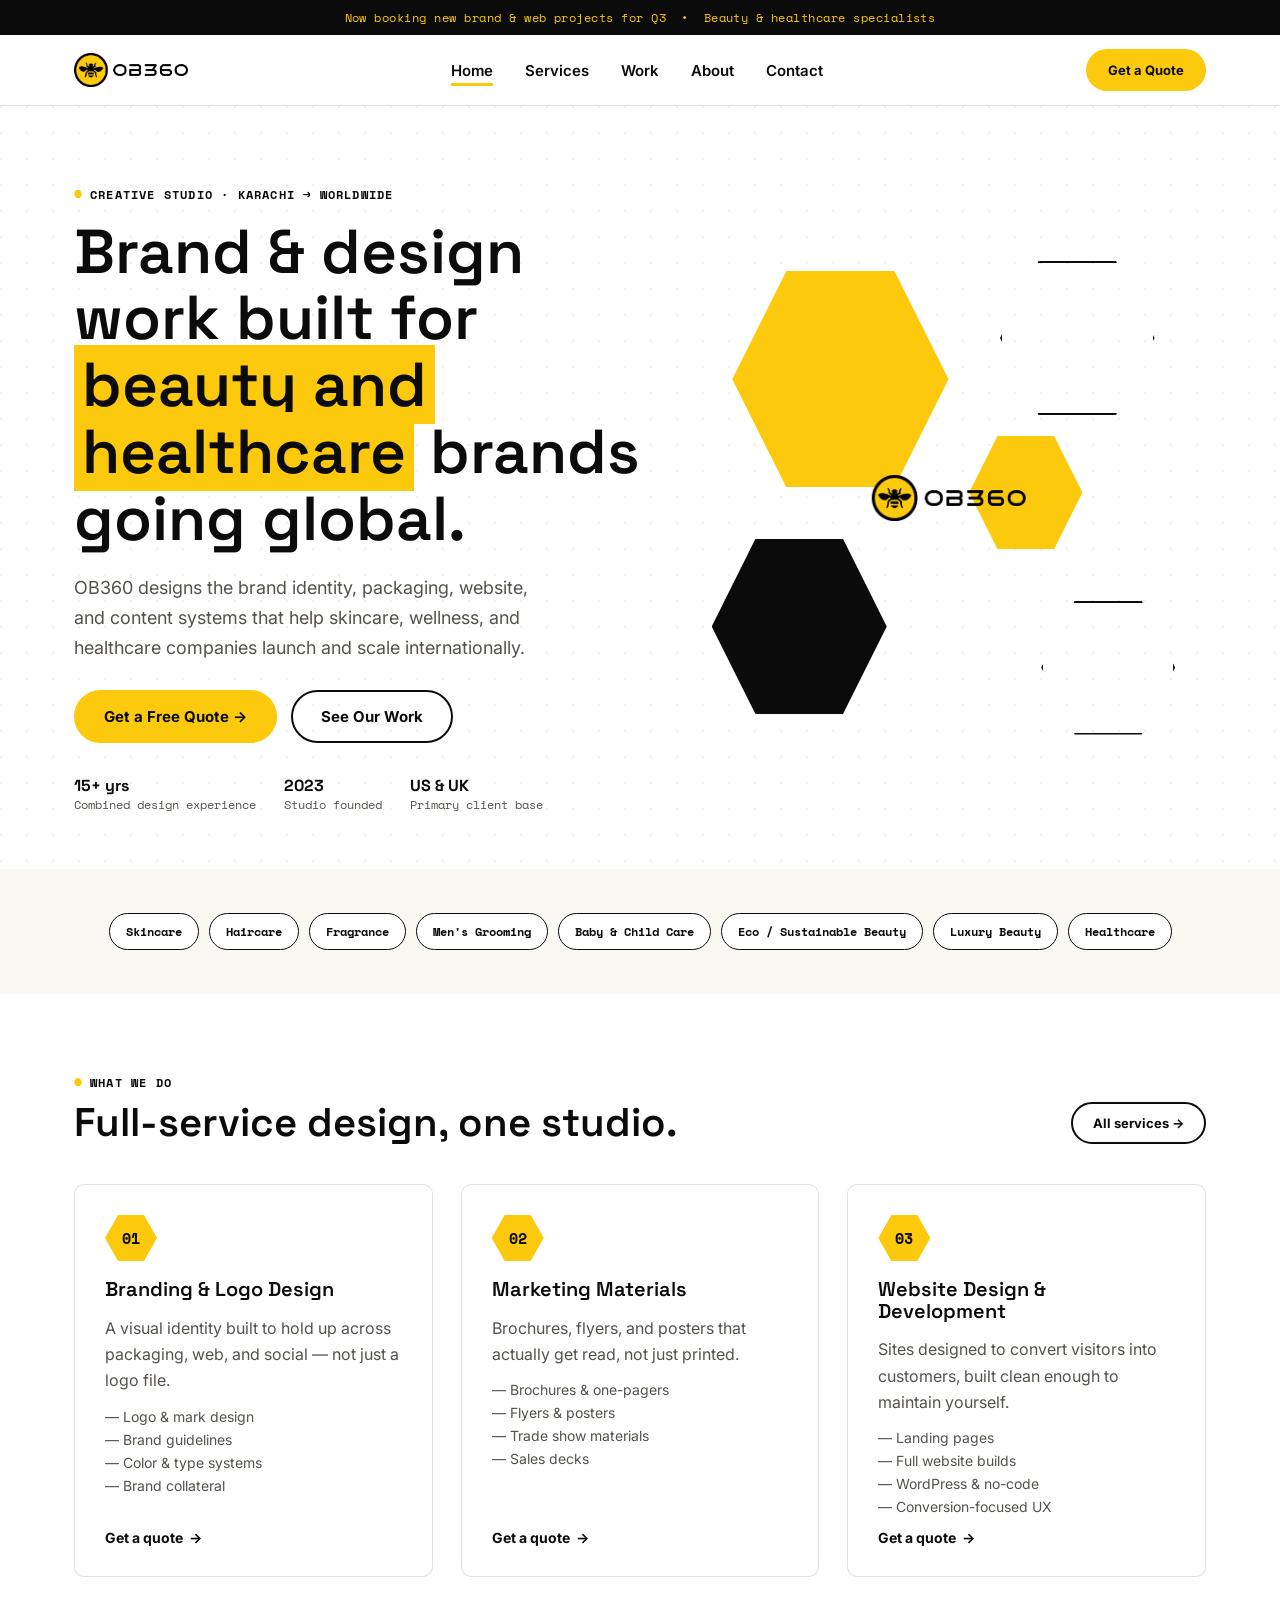
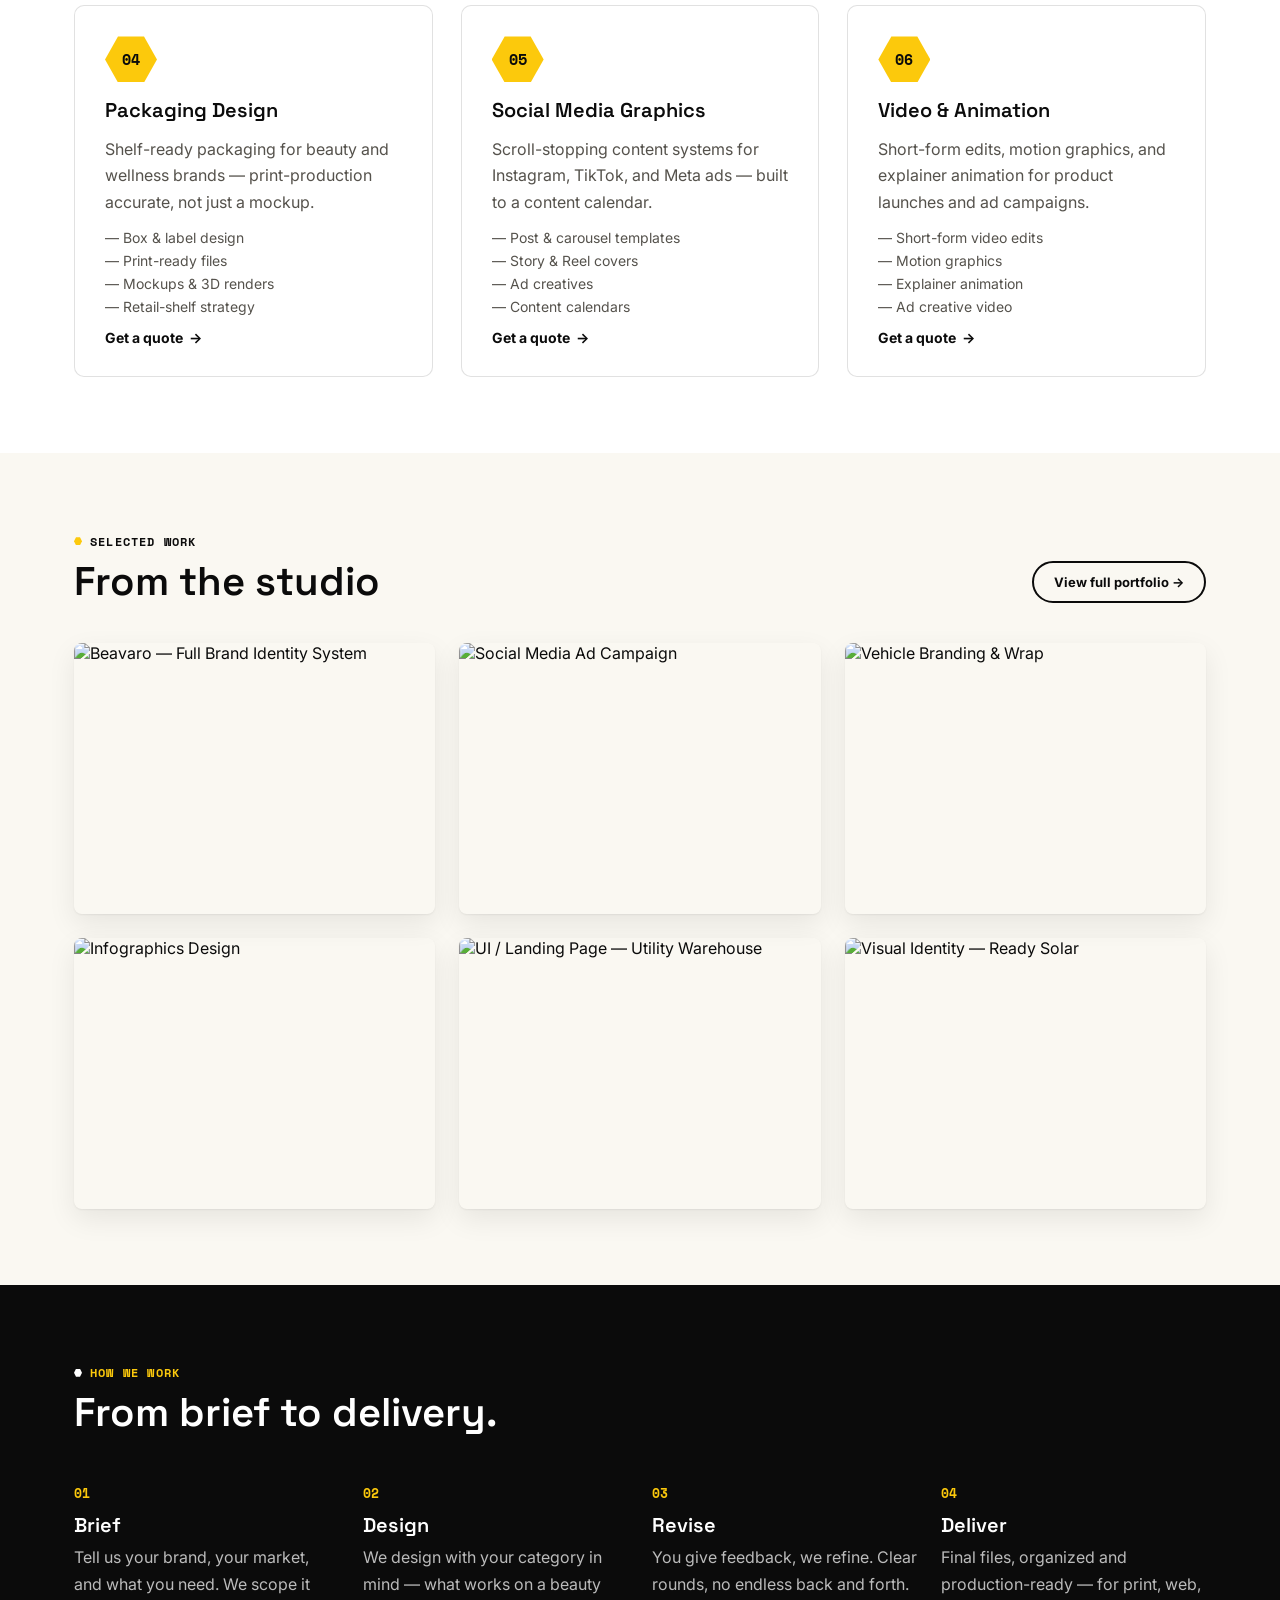
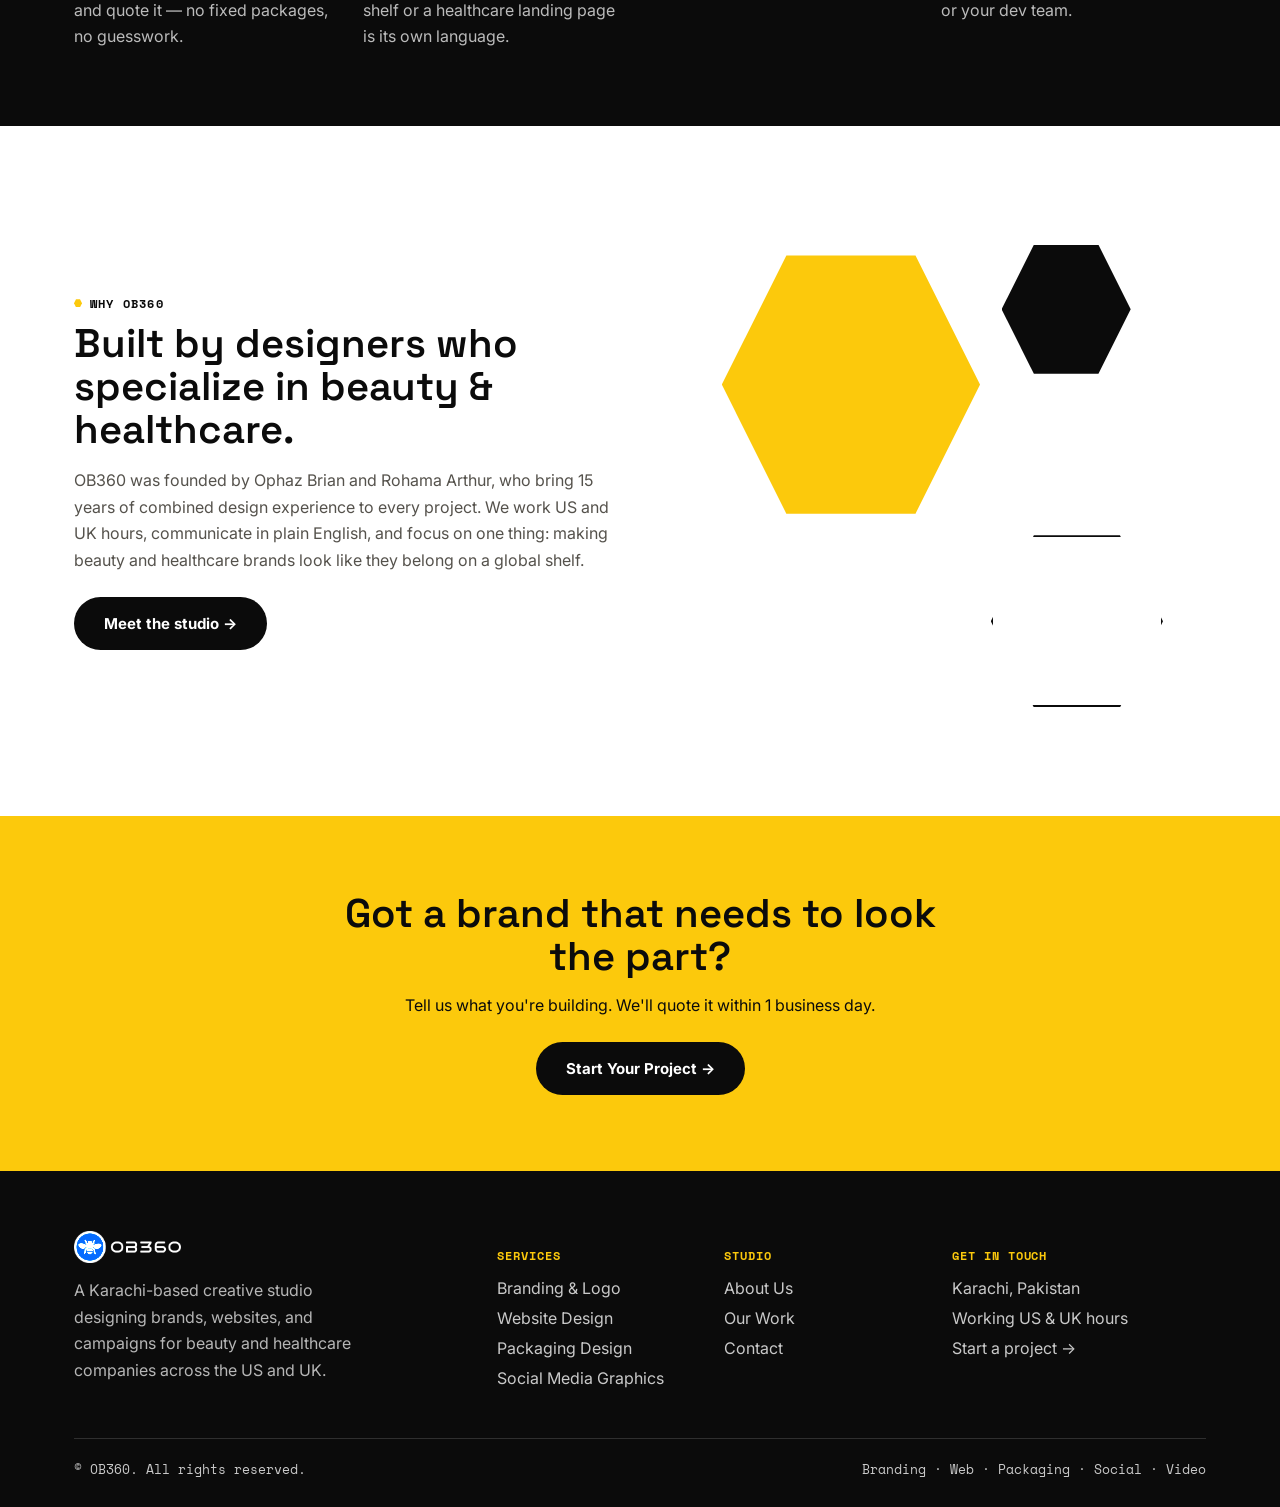
==== index.html @ d892c6af "Add files via upload" ====
<!doctype html>
<html lang="en">
<head>
<meta charset="UTF-8">
<meta name="viewport" content="width=device-width, initial-scale=1.0">
<title>OB360 — Brand, Web & Packaging Design for Beauty & Healthcare Brands</title>
<meta name="description" content="OB360 is a Karachi-based creative studio designing brands, websites, packaging, and campaigns for beauty and healthcare companies across the US and UK.">
<link rel="icon" href="/images/ob360-logo.png">
<link rel="stylesheet" href="/css/styles.css">
</head>
<body>

<div data-include="header"></div>

<section class="hero hex-grid-bg">
  <div class="wrap hero-inner">
    <div>
      <span class="eyebrow">Creative studio · Karachi → Worldwide</span>
      <h1>Brand &amp; design work built for <mark>beauty and healthcare</mark> brands going global.</h1>
      <p class="lead">OB360 designs the brand identity, packaging, website, and content systems that help skincare, wellness, and healthcare companies launch and scale internationally.</p>
      <div class="hero-ctas">
        <a href="/contact.html" class="btn btn-accent">Get a Free Quote →</a>
        <a href="/work.html" class="btn btn-outline">See Our Work</a>
      </div>
      <div class="hero-meta">
        <div><strong>15+ yrs</strong>Combined design experience</div>
        <div><strong>2023</strong>Studio founded</div>
        <div><strong>US &amp; UK</strong>Primary client base</div>
      </div>
    </div>
    <div class="hero-visual">
      <div class="hex-cluster">
        <div class="hex-cell fill-yellow" style="width:42%;height:42%;top:6%;left:8%;"></div>
        <div class="hex-cell outline" style="width:30%;height:30%;top:4%;right:10%;"></div>
        <div class="hex-cell fill-ink" style="width:34%;height:34%;bottom:8%;left:4%;"></div>
        <div class="hex-cell outline" style="width:26%;height:26%;bottom:4%;right:6%;"></div>
        <div class="hex-cell fill-yellow" style="width:22%;height:22%;top:38%;right:24%;"></div>
      </div>
      <img src="/images/ob360-logo.png" alt="OB360 bee mark" class="logo-float" style="width:30%;">
    </div>
  </div>
</section>

<section class="section-tight bg-soft">
  <div class="wrap">
    <div class="chip-row text-center" style="justify-content:center;">
      <span class="chip">Skincare</span>
      <span class="chip">Haircare</span>
      <span class="chip">Fragrance</span>
      <span class="chip">Men's Grooming</span>
      <span class="chip">Baby &amp; Child Care</span>
      <span class="chip">Eco / Sustainable Beauty</span>
      <span class="chip">Luxury Beauty</span>
      <span class="chip">Healthcare</span>
    </div>
  </div>
</section>

<section class="section">
  <div class="wrap">
    <div class="section-head">
      <div>
        <span class="eyebrow">What we do</span>
        <h2 style="margin-top:10px;">Full-service design, one studio.</h2>
      </div>
      <a href="/services.html" class="btn btn-outline btn-sm">All services →</a>
    </div>
    <div data-services-grid></div>
  </div>
</section>

<section class="section bg-soft">
  <div class="wrap">
    <div class="section-head">
      <div>
        <span class="eyebrow">Selected work</span>
        <h2 style="margin-top:10px;">From the studio</h2>
      </div>
      <a href="/work.html" class="btn btn-outline btn-sm">View full portfolio →</a>
    </div>
    <div data-portfolio-grid></div>
  </div>
</section>

<section class="section bg-ink">
  <div class="wrap">
    <div class="section-head">
      <div>
        <span class="eyebrow">How we work</span>
        <h2 style="margin-top:10px;">From brief to delivery.</h2>
      </div>
    </div>
    <div class="process-row">
      <div class="process-step reveal">
        <span class="num">01</span>
        <h3>Brief</h3>
        <p>Tell us your brand, your market, and what you need. We scope it and quote it — no fixed packages, no guesswork.</p>
      </div>
      <div class="process-step reveal">
        <span class="num">02</span>
        <h3>Design</h3>
        <p>We design with your category in mind — what works on a beauty shelf or a healthcare landing page is its own language.</p>
      </div>
      <div class="process-step reveal">
        <span class="num">03</span>
        <h3>Revise</h3>
        <p>You give feedback, we refine. Clear rounds, no endless back and forth.</p>
      </div>
      <div class="process-step reveal">
        <span class="num">04</span>
        <h3>Deliver</h3>
        <p>Final files, organized and production-ready — for print, web, or your dev team.</p>
      </div>
    </div>
  </div>
</section>

<section class="section">
  <div class="wrap split">
    <div>
      <span class="eyebrow">Why OB360</span>
      <h2 style="margin-top:10px;">Built by designers who specialize in beauty &amp; healthcare.</h2>
      <p style="margin-top:16px;">OB360 was founded by Ophaz Brian and Rohama Arthur, who bring 15 years of combined design experience to every project. We work US and UK hours, communicate in plain English, and focus on one thing: making beauty and healthcare brands look like they belong on a global shelf.</p>
      <a href="/about.html" class="btn btn-primary" style="margin-top:24px;">Meet the studio →</a>
    </div>
    <div class="hex-cluster" style="aspect-ratio:1/1;">
      <div class="hex-cell fill-yellow" style="width:48%;height:48%;top:10%;left:10%;"></div>
      <div class="hex-cell outline" style="width:32%;height:32%;bottom:6%;right:8%;"></div>
      <div class="hex-cell fill-ink" style="width:24%;height:24%;top:8%;right:14%;"></div>
    </div>
  </div>
</section>

<section class="section bg-yellow text-center">
  <div class="wrap">
    <h2 style="max-width:640px;margin:0 auto;">Got a brand that needs to look the part?</h2>
    <p style="color:var(--ink);max-width:480px;margin:14px auto 24px;">Tell us what you're building. We'll quote it within 1 business day.</p>
    <a href="/contact.html" class="btn btn-primary">Start Your Project →</a>
  </div>
</section>

<div data-include="footer"></div>

<script src="/js/main.js"></script>
<script src="/js/content.js"></script>
<script>
  document.addEventListener('DOMContentLoaded', () => {
    OB360Content.renderServices('[data-services-grid]', { limit: 6 });
    OB360Content.renderPortfolio('[data-portfolio-grid]', { limit: 6 });
  });
</script>
</body>
</html>
---- css/styles.css ----
/* ===================================================================
   OB360 — DESIGN SYSTEM
   Brand: black, white, signature yellow (#FCC90C) from the bee mark.
   Signature device: the honeycomb cell — used for service numbering,
   portfolio framing, and section dividers. Confident, geometric,
   built for a design studio pitching to US/UK beauty & healthcare brands.
=================================================================== */

@import url('https://fonts.googleapis.com/css2?family=Space+Grotesk:wght@500;600;700&family=Inter:wght@400;500;600;700;800&family=Space+Mono:wght@400;700&display=swap');

:root {
  --ink: #0B0B0B;
  --ink-soft: #55524C;
  --yellow: #FCC90C;
  --yellow-soft: #FFF2C2;
  --white: #FFFFFF;
  --line: rgba(11,11,11,0.12);

  --font-display: 'Space Grotesk', sans-serif;
  --font-body: 'Inter', sans-serif;
  --font-mono: 'Space Mono', monospace;

  --radius: 4px;
  --shadow: 0 1px 2px rgba(11,11,11,0.06), 0 10px 28px rgba(11,11,11,0.08);
  --shadow-lift: 0 20px 36px rgba(11,11,11,0.18);
  --container: 1180px;
}

* { box-sizing: border-box; }
html { scroll-behavior: smooth; }
body {
  margin: 0;
  font-family: var(--font-body);
  color: var(--ink);
  background: var(--white);
  -webkit-font-smoothing: antialiased;
}
img { max-width: 100%; display: block; }
a { color: inherit; text-decoration: none; }
button { font-family: inherit; cursor: pointer; }

@media (prefers-reduced-motion: reduce) {
  * { animation-duration: 0.01ms !important; transition-duration: 0.01ms !important; }
}
:focus-visible { outline: 2px solid var(--ink); outline-offset: 3px; }

.wrap { max-width: var(--container); margin: 0 auto; padding: 0 24px; }

.eyebrow {
  font-family: var(--font-mono);
  font-size: 12px;
  letter-spacing: 0.1em;
  text-transform: uppercase;
  color: var(--ink);
  font-weight: 700;
  display: inline-flex;
  align-items: center;
  gap: 8px;
}
.eyebrow::before {
  content: '';
  width: 8px; height: 8px;
  background: var(--yellow);
  clip-path: polygon(25% 0%, 75% 0%, 100% 50%, 75% 100%, 25% 100%, 0% 50%);
}

h1, h2, h3 { font-family: var(--font-display); margin: 0; line-height: 1.08; color: var(--ink); font-weight: 600; }
h1 { font-size: clamp(36px, 5.6vw, 62px); }
h2 { font-size: clamp(28px, 4vw, 40px); }
h3 { font-size: 20px; }
p { line-height: 1.65; color: var(--ink-soft); margin: 0; }

.btn {
  display: inline-flex; align-items: center; gap: 8px;
  padding: 15px 28px; border-radius: 999px;
  font-family: var(--font-body); font-weight: 700; font-size: 15px;
  border: 2px solid transparent;
  transition: transform 0.15s ease, box-shadow 0.15s ease, background 0.15s ease;
}
.btn:active { transform: scale(0.98); }
.btn-primary { background: var(--ink); color: var(--white); }
.btn-primary:hover { box-shadow: var(--shadow-lift); transform: translateY(-2px); }
.btn-accent { background: var(--yellow); color: var(--ink); }
.btn-accent:hover { box-shadow: var(--shadow-lift); transform: translateY(-2px); }
.btn-outline { background: transparent; border-color: var(--ink); color: var(--ink); }
.btn-outline:hover { background: var(--ink); color: var(--white); }
.btn-light { background: var(--white); color: var(--ink); }
.btn-light:hover { box-shadow: var(--shadow-lift); }
.btn-sm { padding: 11px 20px; font-size: 13px; }
.btn-block { width: 100%; justify-content: center; }

/* ============== HEX UTILITIES ============== */
.hex {
  clip-path: polygon(25% 0%, 75% 0%, 100% 50%, 75% 100%, 25% 100%, 0% 50%);
}
.hex-grid-bg {
  background-image:
    radial-gradient(circle at 1px 1px, rgba(11,11,11,0.06) 1.4px, transparent 1.4px);
  background-size: 26px 26px;
}

/* ============== HEADER ============== */
.announce {
  background: var(--ink); color: var(--yellow);
  text-align: center; font-family: var(--font-mono);
  font-size: 12px; letter-spacing: 0.04em; padding: 9px 16px;
}
.site-header {
  position: sticky; top: 0; z-index: 50;
  background: var(--white); border-bottom: 1px solid var(--line);
}
.header-inner {
  display: flex; align-items: center; justify-content: space-between;
  padding: 14px 24px; gap: 24px;
}
.logo-mark { display: flex; align-items: center; gap: 10px; }
.logo-mark img { height: 34px; width: auto; }
.nav-main { display: flex; gap: 32px; font-weight: 600; font-size: 15px; }
.nav-main a { position: relative; padding: 4px 0; }
.nav-main a::after {
  content: ''; position: absolute; left: 0; bottom: -2px;
  width: 0; height: 3px; background: var(--yellow);
  transition: width 0.2s ease;
}
.nav-main a:hover::after, .nav-main a.active::after { width: 100%; }
.header-actions { display: flex; align-items: center; gap: 16px; }
.nav-toggle { display: none; background: none; border: none; font-size: 24px; }

@media (max-width: 860px) {
  .nav-main { display: none; }
  .nav-toggle { display: block; }
}

/* ============== HERO ============== */
.hero { position: relative; overflow: hidden; padding: 76px 0 56px; }
.hero-inner { display: grid; grid-template-columns: 1.05fr 0.95fr; gap: 48px; align-items: center; }
.hero h1 { margin: 16px 0 20px; }
.hero h1 mark { background: var(--yellow); color: var(--ink); padding: 0 8px; box-decoration-break: clone; -webkit-box-decoration-break: clone; }
.hero p.lead { font-size: 18px; max-width: 480px; margin-bottom: 28px; }
.hero-ctas { display: flex; gap: 14px; flex-wrap: wrap; margin-bottom: 32px; }
.hero-meta { display: flex; gap: 28px; flex-wrap: wrap; font-family: var(--font-mono); font-size: 12px; color: var(--ink-soft); }
.hero-meta strong { display: block; color: var(--ink); font-size: 16px; font-family: var(--font-display); }

.hero-visual { position: relative; aspect-ratio: 1/1; }
.hex-cluster { position: relative; width: 100%; height: 100%; }
.hex-cell {
  position: absolute;
  clip-path: polygon(25% 0%, 75% 0%, 100% 50%, 75% 100%, 25% 100%, 0% 50%);
}
.hex-cell.fill-yellow { background: var(--yellow); }
.hex-cell.fill-ink { background: var(--ink); }
.hex-cell.outline { border: 2px solid var(--ink); background: transparent; }
.hero-visual img.logo-float {
  position: absolute; top: 50%; left: 50%;
  transform: translate(-50%, -50%);
  width: 46%;
}

@media (max-width: 860px) {
  .hero-inner { grid-template-columns: 1fr; }
  .hero-visual { max-width: 320px; margin: 0 auto; order: -1; }
}

/* ============== SECTIONS ============== */
.section { padding: 76px 0; }
.section-tight { padding: 44px 0; }
.section-head { display: flex; align-items: flex-end; justify-content: space-between; gap: 24px; margin-bottom: 40px; flex-wrap: wrap; }
.section-head p { max-width: 480px; }
.bg-ink { background: var(--ink); color: var(--white); }
.bg-ink h2, .bg-ink h3 { color: var(--white); }
.bg-ink p { color: rgba(255,255,255,0.72); }
.bg-ink .eyebrow { color: var(--yellow); }
.bg-ink .eyebrow::before { background: var(--white); }
.bg-yellow { background: var(--yellow); }
.bg-soft { background: #FAF8F2; }

/* chips */
.chip-row { display: flex; gap: 10px; flex-wrap: wrap; }
.chip {
  font-family: var(--font-mono); font-size: 12px; font-weight: 700;
  padding: 9px 16px; border-radius: 999px; border: 1.5px solid var(--ink);
  background: var(--white);
}

/* ============== SERVICE HEX CARDS ============== */
.grid-services {
  display: grid; grid-template-columns: repeat(auto-fit, minmax(280px, 1fr));
  gap: 28px;
}
.service-card {
  background: var(--white); border: 1.5px solid var(--line);
  border-radius: 10px; padding: 30px;
  display: flex; flex-direction: column; gap: 14px;
  transition: transform 0.2s ease, box-shadow 0.2s ease, border-color 0.2s ease;
  position: relative;
}
.service-card:hover { transform: translateY(-4px); box-shadow: var(--shadow-lift); border-color: var(--ink); }
.service-num {
  width: 52px; height: 46px;
  clip-path: polygon(25% 0%, 75% 0%, 100% 50%, 75% 100%, 25% 100%, 0% 50%);
  background: var(--yellow);
  display: flex; align-items: center; justify-content: center;
  font-family: var(--font-mono); font-weight: 700; font-size: 15px;
}
.service-card h3 { margin-top: 4px; }
.service-list { margin: 0; padding: 0; list-style: none; display: flex; flex-direction: column; gap: 6px; font-size: 14px; color: var(--ink-soft); }
.service-list li::before { content: '— '; }
.service-card .quote-link { margin-top: auto; font-weight: 700; font-size: 14px; display: inline-flex; align-items: center; gap: 6px; }
.service-card .quote-link::after { content: '→'; transition: transform 0.15s ease; }
.service-card:hover .quote-link::after { transform: translateX(4px); }

/* ============== PORTFOLIO ============== */
.grid-portfolio { display: grid; grid-template-columns: repeat(auto-fill, minmax(280px, 1fr)); gap: 24px; }
.port-card {
  position: relative; border-radius: 8px; overflow: hidden;
  aspect-ratio: 4/3; box-shadow: var(--shadow);
  transition: transform 0.2s ease, box-shadow 0.2s ease;
}
.port-card:hover { transform: translateY(-4px); box-shadow: var(--shadow-lift); }
.port-card img { width: 100%; height: 100%; object-fit: cover; transition: transform 0.4s ease; }
.port-card:hover img { transform: scale(1.06); }
.port-overlay {
  position: absolute; inset: 0;
  background: linear-gradient(180deg, transparent 40%, rgba(11,11,11,0.88) 100%);
  display: flex; flex-direction: column; justify-content: flex-end;
  padding: 18px; color: var(--white); opacity: 0; transition: opacity 0.2s ease;
}
.port-card:hover .port-overlay { opacity: 1; }
.port-overlay .tag { font-family: var(--font-mono); font-size: 11px; color: var(--yellow); text-transform: uppercase; letter-spacing: 0.06em; margin-bottom: 6px; }
.port-overlay h3 { color: var(--white); font-size: 17px; }

/* ============== PROCESS ============== */
.process-row { display: grid; grid-template-columns: repeat(4, 1fr); gap: 24px; }
.process-step { position: relative; padding-top: 8px; }
.process-step .num {
  font-family: var(--font-mono); font-size: 13px; font-weight: 700;
  color: var(--yellow); margin-bottom: 12px; display: block;
}
.process-step h3 { margin-bottom: 8px; }
@media (max-width: 860px) { .process-row { grid-template-columns: 1fr 1fr; } }
@media (max-width: 560px) { .process-row { grid-template-columns: 1fr; } }

/* ============== STATS ============== */
.stat-row { display: grid; grid-template-columns: repeat(4, 1fr); gap: 24px; }
.stat strong { display: block; font-family: var(--font-display); font-size: 38px; }
.stat span { font-family: var(--font-mono); font-size: 12px; text-transform: uppercase; letter-spacing: 0.05em; color: var(--ink-soft); }
.bg-ink .stat span { color: rgba(255,255,255,0.6); }
@media (max-width: 760px) { .stat-row { grid-template-columns: 1fr 1fr; } }

/* ============== SPLIT ============== */
.split { display: grid; grid-template-columns: 1fr 1fr; gap: 56px; align-items: center; }
.split.reverse { direction: rtl; }
.split.reverse > * { direction: ltr; }
@media (max-width: 860px) { .split { grid-template-columns: 1fr; } .split.reverse { direction: ltr; } }

/* ============== FOUNDERS ============== */
.founder-row { display: grid; grid-template-columns: 1fr 1fr; gap: 28px; }
.founder-card { background: var(--white); border: 1.5px solid var(--line); border-radius: 10px; padding: 28px; }
.founder-card .role { font-family: var(--font-mono); font-size: 12px; color: var(--ink-soft); text-transform: uppercase; letter-spacing: 0.05em; margin-bottom: 6px; }
@media (max-width: 760px) { .founder-row { grid-template-columns: 1fr; } }

/* ============== FOOTER ============== */
.site-footer { background: var(--ink); color: rgba(255,255,255,0.78); padding: 60px 0 28px; }
.footer-grid { display: grid; grid-template-columns: 2fr 1fr 1fr 1.3fr; gap: 32px; margin-bottom: 40px; }
.footer-grid h4 { font-family: var(--font-mono); font-size: 12px; letter-spacing: 0.08em; text-transform: uppercase; color: var(--yellow); margin-bottom: 14px; }
.footer-grid ul { list-style: none; margin: 0; padding: 0; }
.footer-grid ul li { margin-bottom: 10px; }
.footer-grid a:hover { color: var(--white); }
.footer-bottom { border-top: 1px solid rgba(255,255,255,0.15); padding-top: 20px; display: flex; justify-content: space-between; flex-wrap: wrap; gap: 12px; font-size: 13px; font-family: var(--font-mono); }

/* ============== PAGE HEADER ============== */
.page-header { padding: 56px 0 40px; background: var(--ink); color: var(--white); }
.page-header h1 { color: var(--white); font-size: clamp(30px, 5vw, 46px); }
.page-header p { color: rgba(255,255,255,0.75); max-width: 560px; margin-top: 12px; }
.breadcrumb { font-family: var(--font-mono); font-size: 12px; color: var(--yellow); margin-bottom: 12px; }

/* ============== CONTACT FORM ============== */
.form-grid { display: grid; grid-template-columns: 1fr 1fr; gap: 20px; }
.form-field { display: flex; flex-direction: column; gap: 6px; margin-bottom: 18px; }
.form-field.full { grid-column: 1 / -1; }
.form-field label { font-family: var(--font-mono); font-size: 12px; text-transform: uppercase; letter-spacing: 0.05em; color: var(--ink-soft); }
.form-field input, .form-field textarea, .form-field select {
  border: 1.5px solid var(--line); border-radius: 6px; padding: 13px 14px;
  font-family: var(--font-body); font-size: 15px; background: var(--white);
}
.form-field input:focus, .form-field textarea:focus, .form-field select:focus {
  outline: none; border-color: var(--ink); box-shadow: 0 0 0 3px rgba(252,201,12,0.35);
}
.form-note { font-size: 13px; padding: 12px 16px; border-radius: 6px; margin-top: 12px; }
.form-note.ok { background: var(--yellow-soft); color: var(--ink); }
.form-note.err { background: #FBE3E0; color: #8A2C1F; }

/* ============== UTILITIES ============== */
.text-center { text-align: center; }
.mb-32 { margin-bottom: 32px; }
.skeleton { background: linear-gradient(90deg, var(--line), rgba(0,0,0,0.04), var(--line)); background-size: 200% 100%; animation: shimmer 1.4s infinite; border-radius: 8px; }
@keyframes shimmer { 0% { background-position: 200% 0; } 100% { background-position: -200% 0; } }
.reveal { opacity: 0; transform: translateY(16px); transition: opacity 0.5s ease, transform 0.5s ease; }
.reveal.in { opacity: 1; transform: translateY(0); }
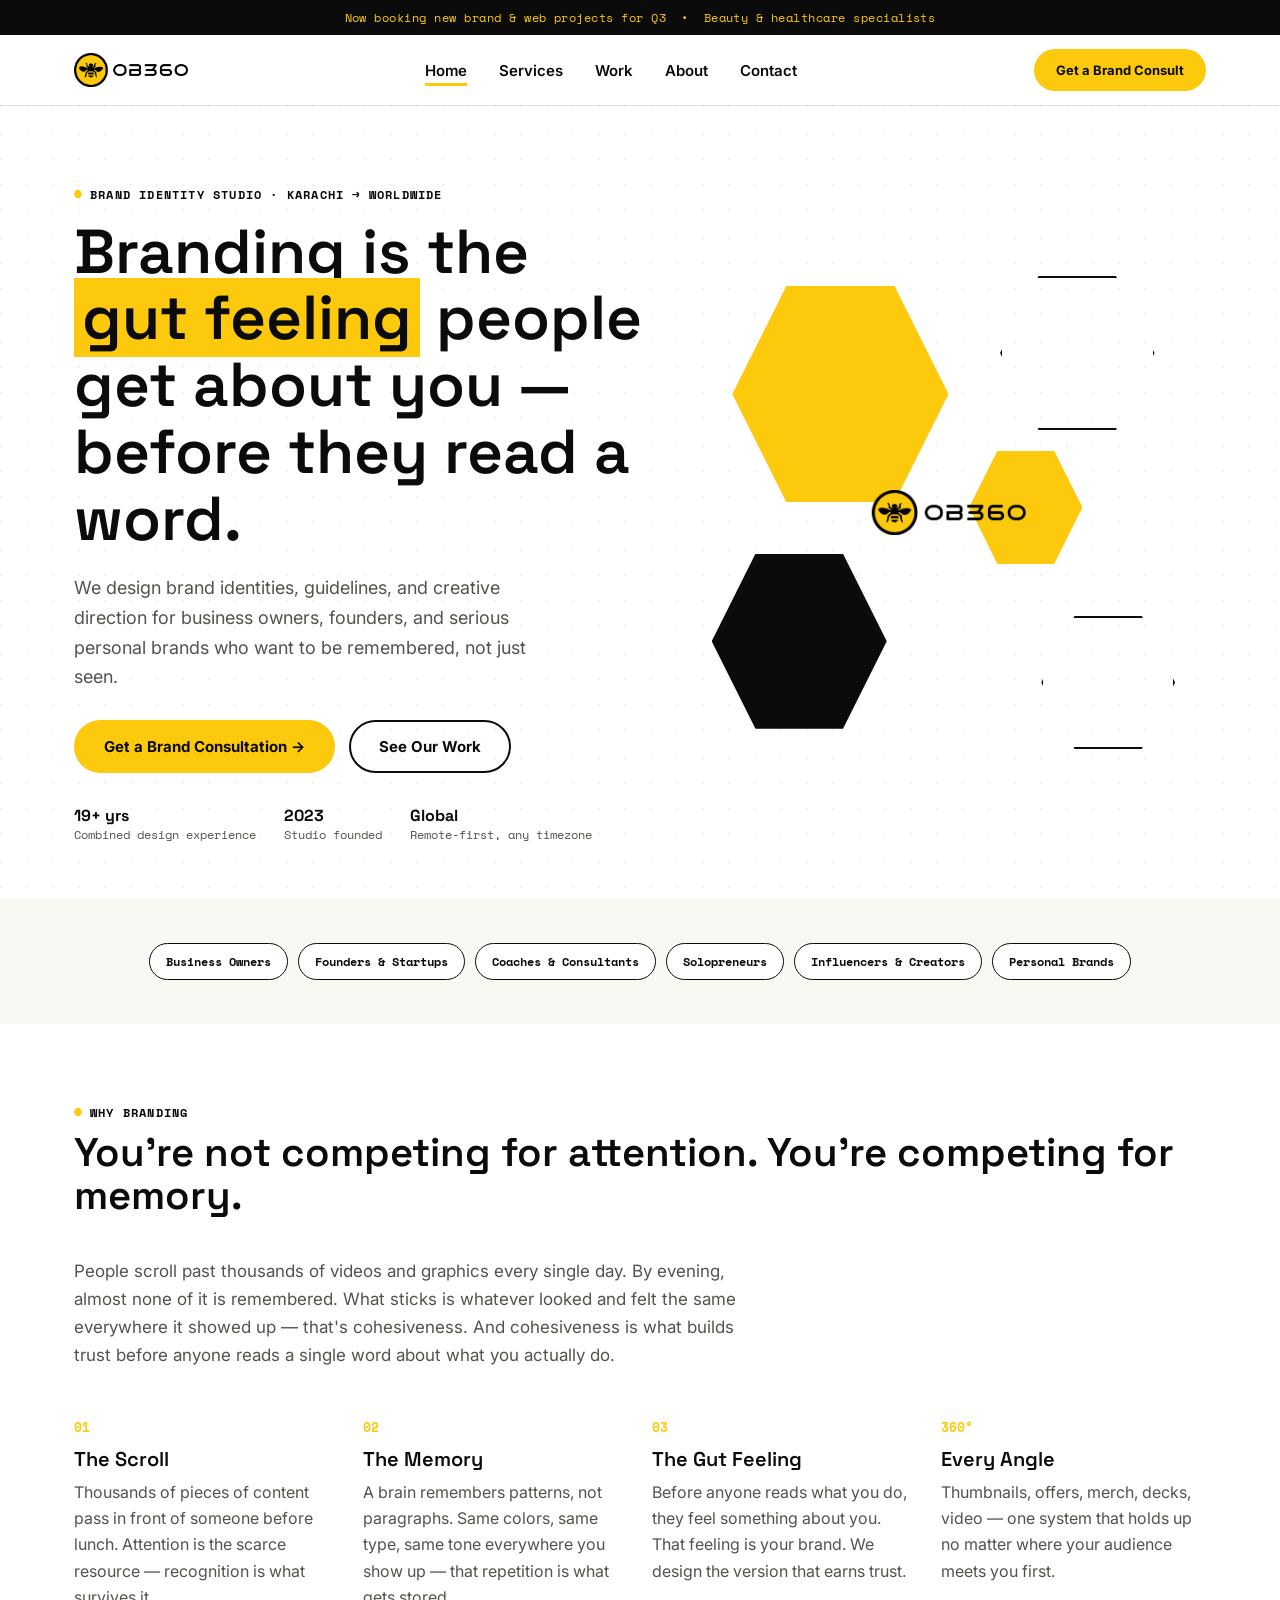
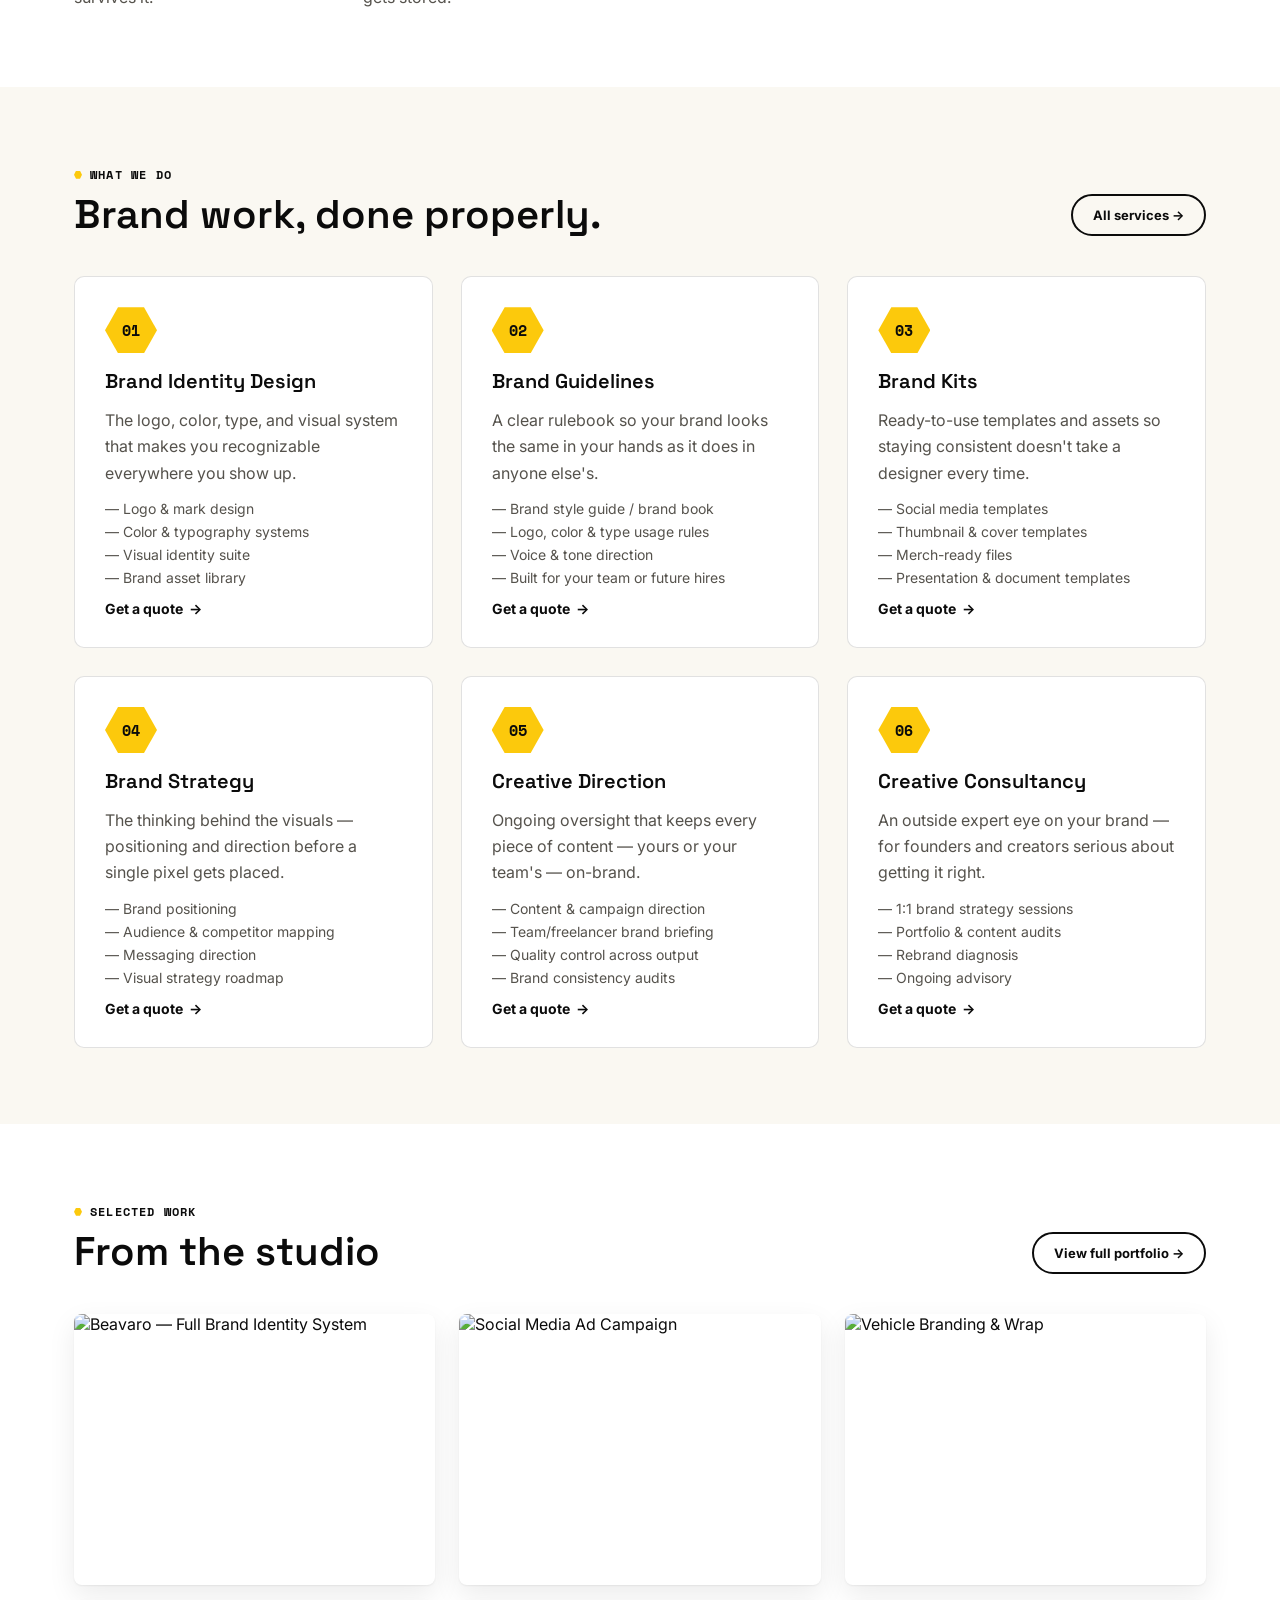
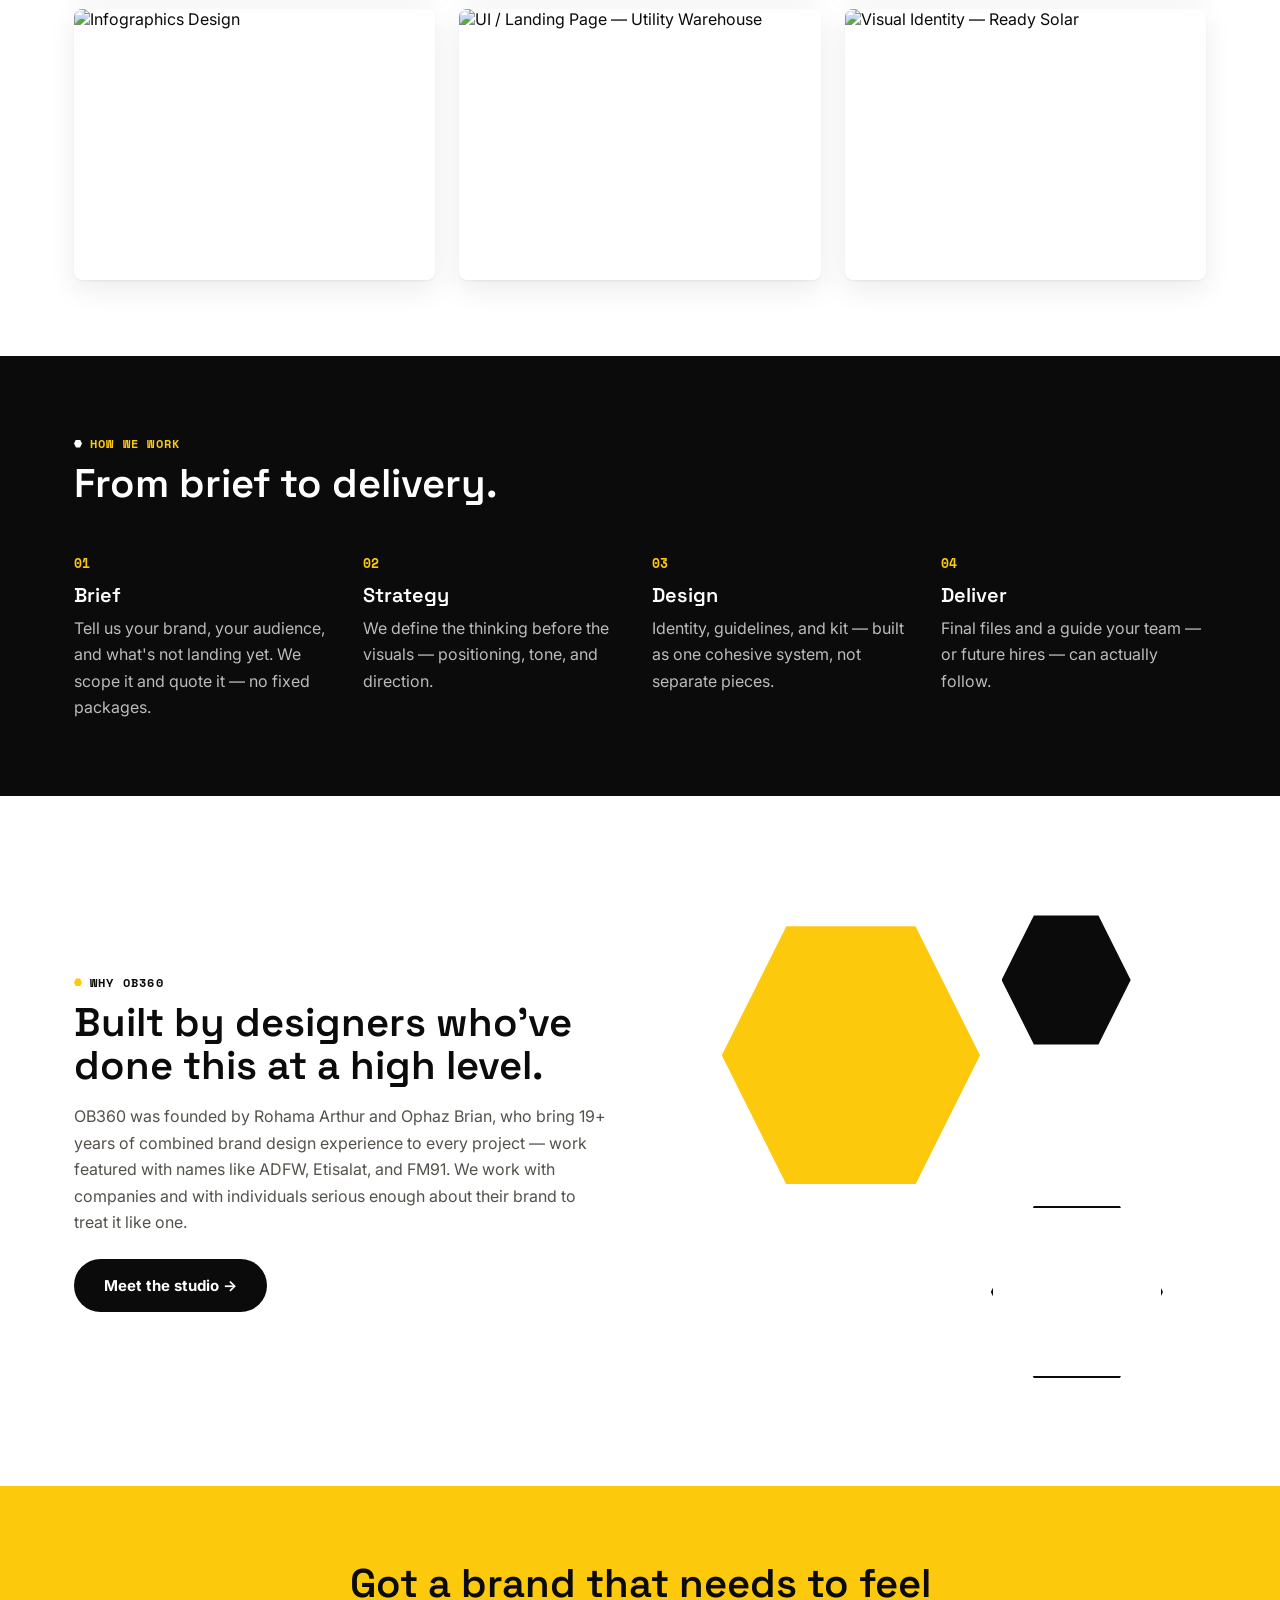
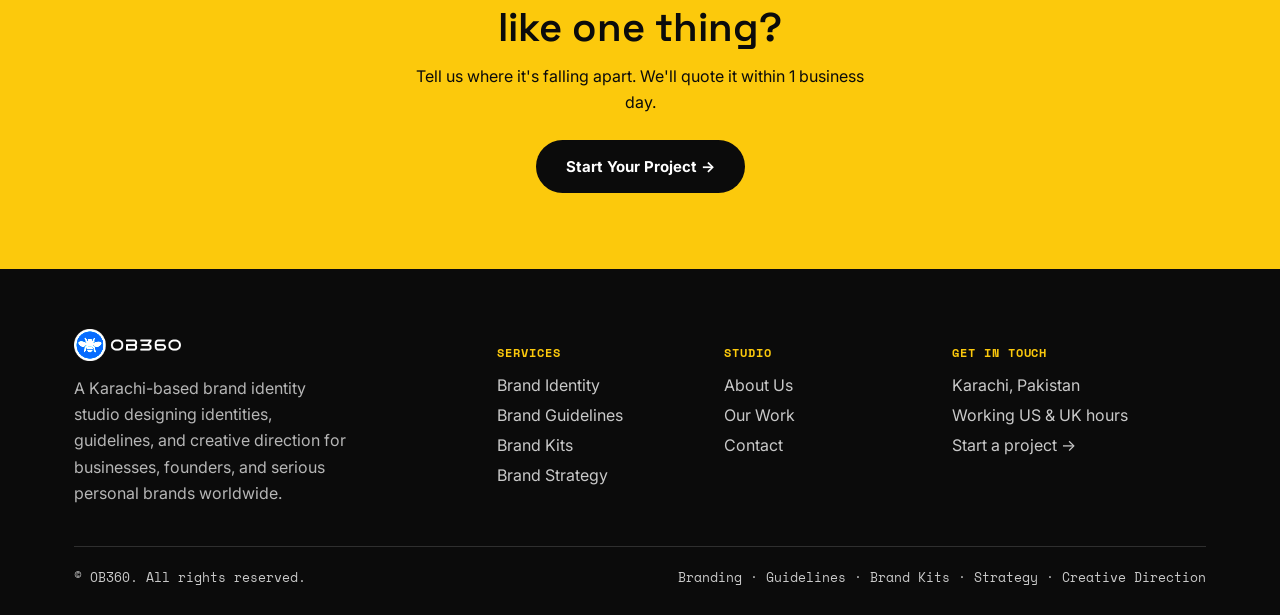
==== commit f8c45717: "Add files via upload" ====
--- a/index.html
+++ b/index.html
@@ -3,8 +3,8 @@
 <head>
 <meta charset="UTF-8">
 <meta name="viewport" content="width=device-width, initial-scale=1.0">
-<title>OB360 — Brand, Web & Packaging Design for Beauty & Healthcare Brands</title>
-<meta name="description" content="OB360 is a Karachi-based creative studio designing brands, websites, packaging, and campaigns for beauty and healthcare companies across the US and UK.">
+<title>OB360 — Brand Identity & Creative Direction Studio</title>
+<meta name="description" content="OB360 designs brand identities, guidelines, and creative direction for business owners, founders, and serious personal brands who want to be remembered, not just seen.">
 <link rel="icon" href="/images/ob360-logo.png">
 <link rel="stylesheet" href="/css/styles.css">
 </head>
@@ -15,17 +15,17 @@
 <section class="hero hex-grid-bg">
   <div class="wrap hero-inner">
     <div>
-      <span class="eyebrow">Creative studio · Karachi → Worldwide</span>
-      <h1>Brand &amp; design work built for <mark>beauty and healthcare</mark> brands going global.</h1>
-      <p class="lead">OB360 designs the brand identity, packaging, website, and content systems that help skincare, wellness, and healthcare companies launch and scale internationally.</p>
+      <span class="eyebrow">Brand Identity Studio · Karachi → Worldwide</span>
+      <h1>Branding is the <mark>gut feeling</mark> people get about you — before they read a word.</h1>
+      <p class="lead">We design brand identities, guidelines, and creative direction for business owners, founders, and serious personal brands who want to be remembered, not just seen.</p>
       <div class="hero-ctas">
-        <a href="/contact.html" class="btn btn-accent">Get a Free Quote →</a>
+        <a href="/contact.html" class="btn btn-accent">Get a Brand Consultation →</a>
         <a href="/work.html" class="btn btn-outline">See Our Work</a>
       </div>
       <div class="hero-meta">
-        <div><strong>15+ yrs</strong>Combined design experience</div>
+        <div><strong>19+ yrs</strong>Combined design experience</div>
         <div><strong>2023</strong>Studio founded</div>
-        <div><strong>US &amp; UK</strong>Primary client base</div>
+        <div><strong>Global</strong>Remote-first, any timezone</div>
       </div>
     </div>
     <div class="hero-visual">
@@ -44,14 +44,12 @@
 <section class="section-tight bg-soft">
   <div class="wrap">
     <div class="chip-row text-center" style="justify-content:center;">
-      <span class="chip">Skincare</span>
-      <span class="chip">Haircare</span>
-      <span class="chip">Fragrance</span>
-      <span class="chip">Men's Grooming</span>
-      <span class="chip">Baby &amp; Child Care</span>
-      <span class="chip">Eco / Sustainable Beauty</span>
-      <span class="chip">Luxury Beauty</span>
-      <span class="chip">Healthcare</span>
+      <span class="chip">Business Owners</span>
+      <span class="chip">Founders &amp; Startups</span>
+      <span class="chip">Coaches &amp; Consultants</span>
+      <span class="chip">Solopreneurs</span>
+      <span class="chip">Influencers &amp; Creators</span>
+      <span class="chip">Personal Brands</span>
     </div>
   </div>
 </section>
@@ -60,8 +58,42 @@
   <div class="wrap">
     <div class="section-head">
       <div>
+        <span class="eyebrow">Why branding</span>
+        <h2 style="margin-top:10px;">You're not competing for attention. You're competing for memory.</h2>
+      </div>
+    </div>
+    <p style="max-width:680px;margin-bottom:40px;font-size:17px;">People scroll past thousands of videos and graphics every single day. By evening, almost none of it is remembered. What sticks is whatever looked and felt the same everywhere it showed up — that's cohesiveness. And cohesiveness is what builds trust before anyone reads a single word about what you actually do.</p>
+    <div class="process-row">
+      <div class="process-step reveal">
+        <span class="num">01</span>
+        <h3>The Scroll</h3>
+        <p>Thousands of pieces of content pass in front of someone before lunch. Attention is the scarce resource — recognition is what survives it.</p>
+      </div>
+      <div class="process-step reveal">
+        <span class="num">02</span>
+        <h3>The Memory</h3>
+        <p>A brain remembers patterns, not paragraphs. Same colors, same type, same tone everywhere you show up — that repetition is what gets stored.</p>
+      </div>
+      <div class="process-step reveal">
+        <span class="num">03</span>
+        <h3>The Gut Feeling</h3>
+        <p>Before anyone reads what you do, they feel something about you. That feeling is your brand. We design the version that earns trust.</p>
+      </div>
+      <div class="process-step reveal">
+        <span class="num">360°</span>
+        <h3>Every Angle</h3>
+        <p>Thumbnails, offers, merch, decks, video — one system that holds up no matter where your audience meets you first.</p>
+      </div>
+    </div>
+  </div>
+</section>
+
+<section class="section bg-soft">
+  <div class="wrap">
+    <div class="section-head">
+      <div>
         <span class="eyebrow">What we do</span>
-        <h2 style="margin-top:10px;">Full-service design, one studio.</h2>
+        <h2 style="margin-top:10px;">Brand work, done properly.</h2>
       </div>
       <a href="/services.html" class="btn btn-outline btn-sm">All services →</a>
     </div>
@@ -69,7 +101,7 @@
   </div>
 </section>
 
-<section class="section bg-soft">
+<section class="section">
   <div class="wrap">
     <div class="section-head">
       <div>
@@ -94,22 +126,22 @@
       <div class="process-step reveal">
         <span class="num">01</span>
         <h3>Brief</h3>
-        <p>Tell us your brand, your market, and what you need. We scope it and quote it — no fixed packages, no guesswork.</p>
+        <p>Tell us your brand, your audience, and what's not landing yet. We scope it and quote it — no fixed packages.</p>
       </div>
       <div class="process-step reveal">
         <span class="num">02</span>
-        <h3>Design</h3>
-        <p>We design with your category in mind — what works on a beauty shelf or a healthcare landing page is its own language.</p>
+        <h3>Strategy</h3>
+        <p>We define the thinking before the visuals — positioning, tone, and direction.</p>
       </div>
       <div class="process-step reveal">
         <span class="num">03</span>
-        <h3>Revise</h3>
-        <p>You give feedback, we refine. Clear rounds, no endless back and forth.</p>
+        <h3>Design</h3>
+        <p>Identity, guidelines, and kit — built as one cohesive system, not separate pieces.</p>
       </div>
       <div class="process-step reveal">
         <span class="num">04</span>
         <h3>Deliver</h3>
-        <p>Final files, organized and production-ready — for print, web, or your dev team.</p>
+        <p>Final files and a guide your team — or future hires — can actually follow.</p>
       </div>
     </div>
   </div>
@@ -119,8 +151,8 @@
   <div class="wrap split">
     <div>
       <span class="eyebrow">Why OB360</span>
-      <h2 style="margin-top:10px;">Built by designers who specialize in beauty &amp; healthcare.</h2>
-      <p style="margin-top:16px;">OB360 was founded by Ophaz Brian and Rohama Arthur, who bring 15 years of combined design experience to every project. We work US and UK hours, communicate in plain English, and focus on one thing: making beauty and healthcare brands look like they belong on a global shelf.</p>
+      <h2 style="margin-top:10px;">Built by designers who've done this at a high level.</h2>
+      <p style="margin-top:16px;">OB360 was founded by Rohama Arthur and Ophaz Brian, who bring 19+ years of combined brand design experience to every project — work featured with names like ADFW, Etisalat, and FM91. We work with companies and with individuals serious enough about their brand to treat it like one.</p>
       <a href="/about.html" class="btn btn-primary" style="margin-top:24px;">Meet the studio →</a>
     </div>
     <div class="hex-cluster" style="aspect-ratio:1/1;">
@@ -133,8 +165,8 @@
 
 <section class="section bg-yellow text-center">
   <div class="wrap">
-    <h2 style="max-width:640px;margin:0 auto;">Got a brand that needs to look the part?</h2>
-    <p style="color:var(--ink);max-width:480px;margin:14px auto 24px;">Tell us what you're building. We'll quote it within 1 business day.</p>
+    <h2 style="max-width:640px;margin:0 auto;">Got a brand that needs to feel like one thing?</h2>
+    <p style="color:var(--ink);max-width:480px;margin:14px auto 24px;">Tell us where it's falling apart. We'll quote it within 1 business day.</p>
     <a href="/contact.html" class="btn btn-primary">Start Your Project →</a>
   </div>
 </section>
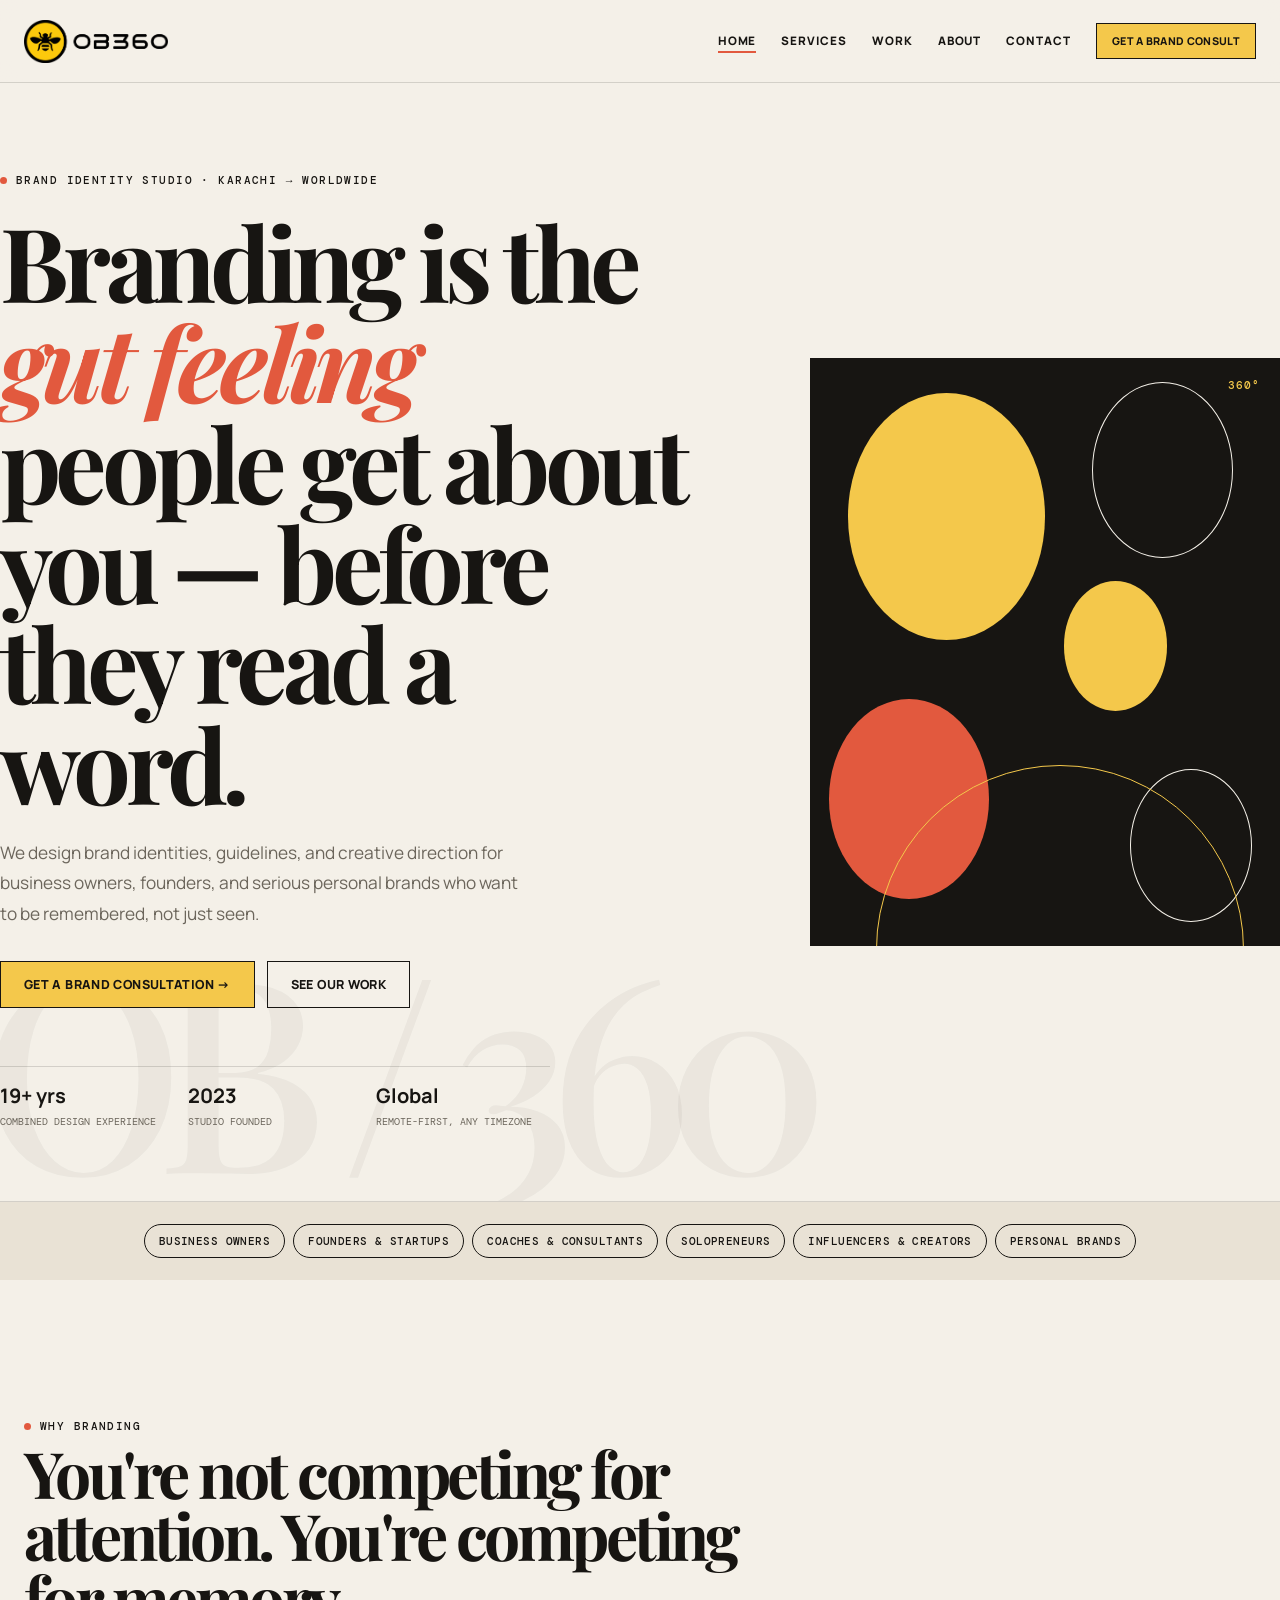
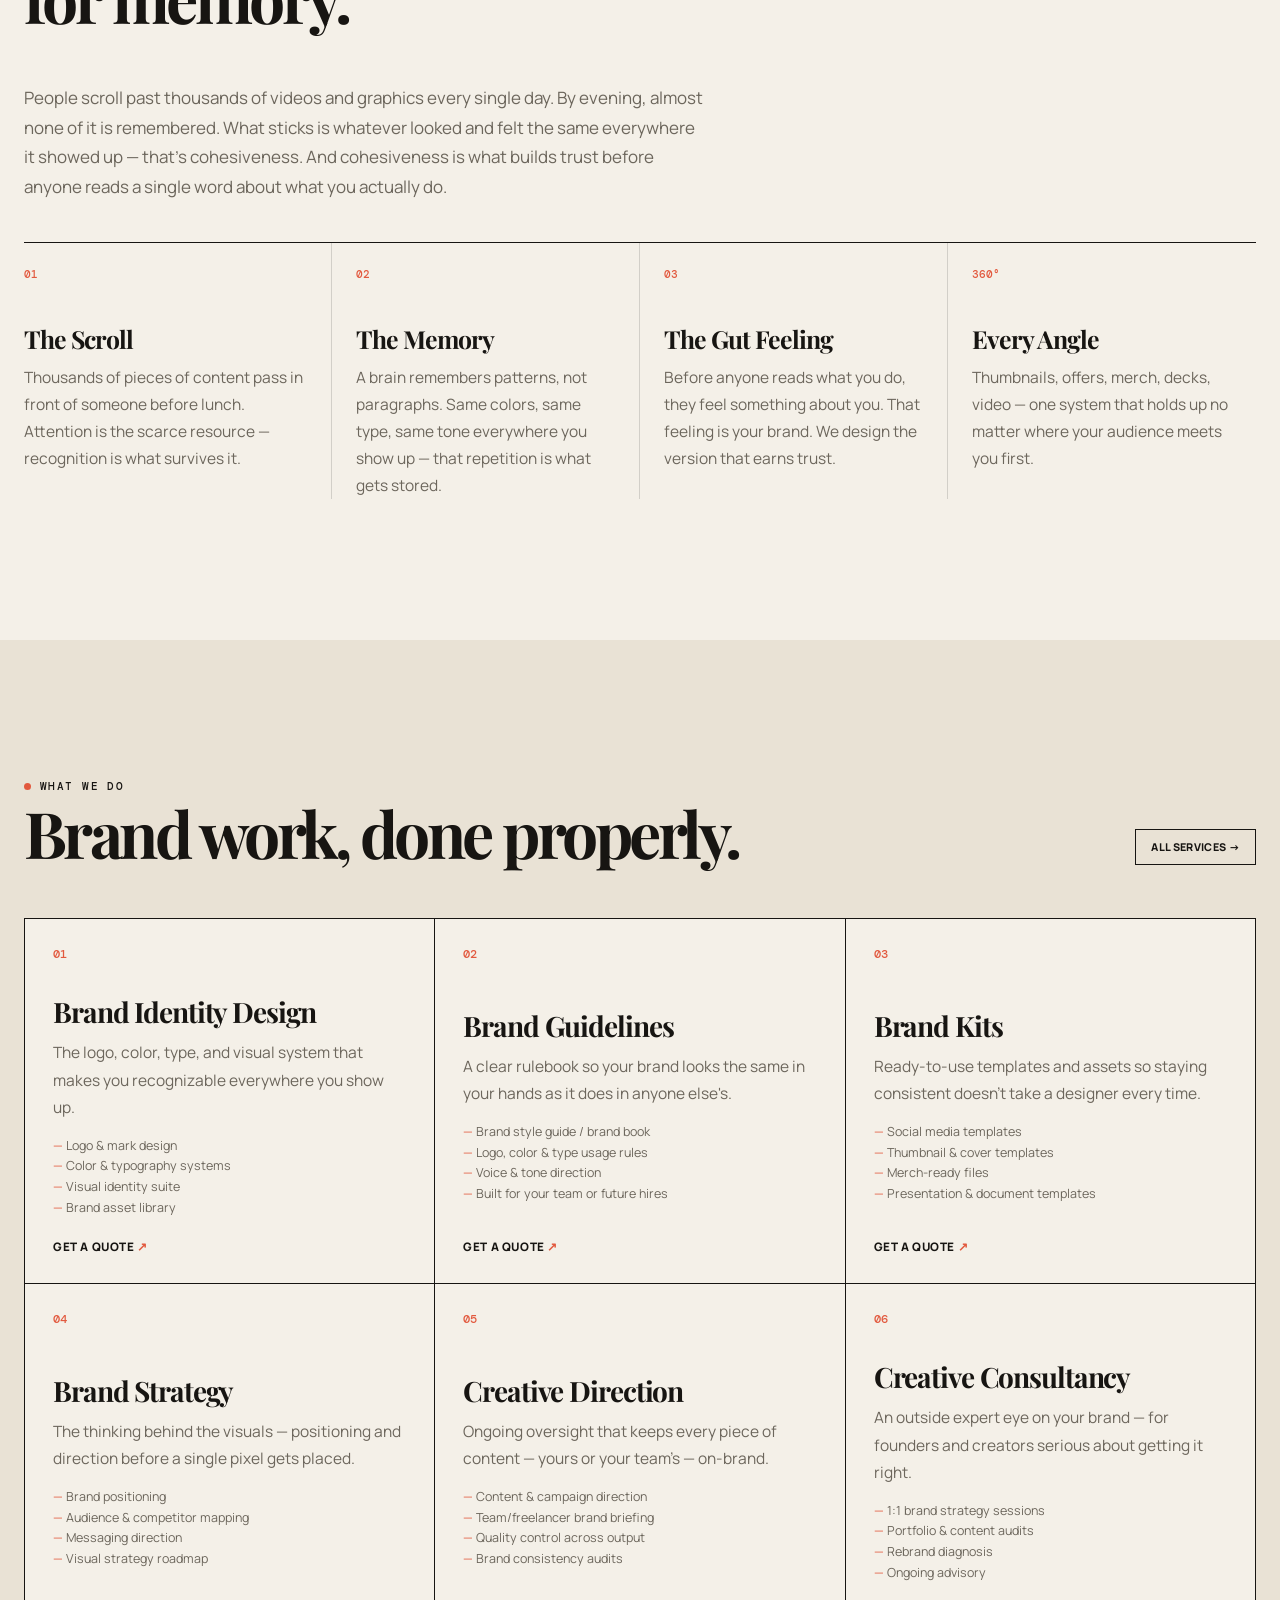
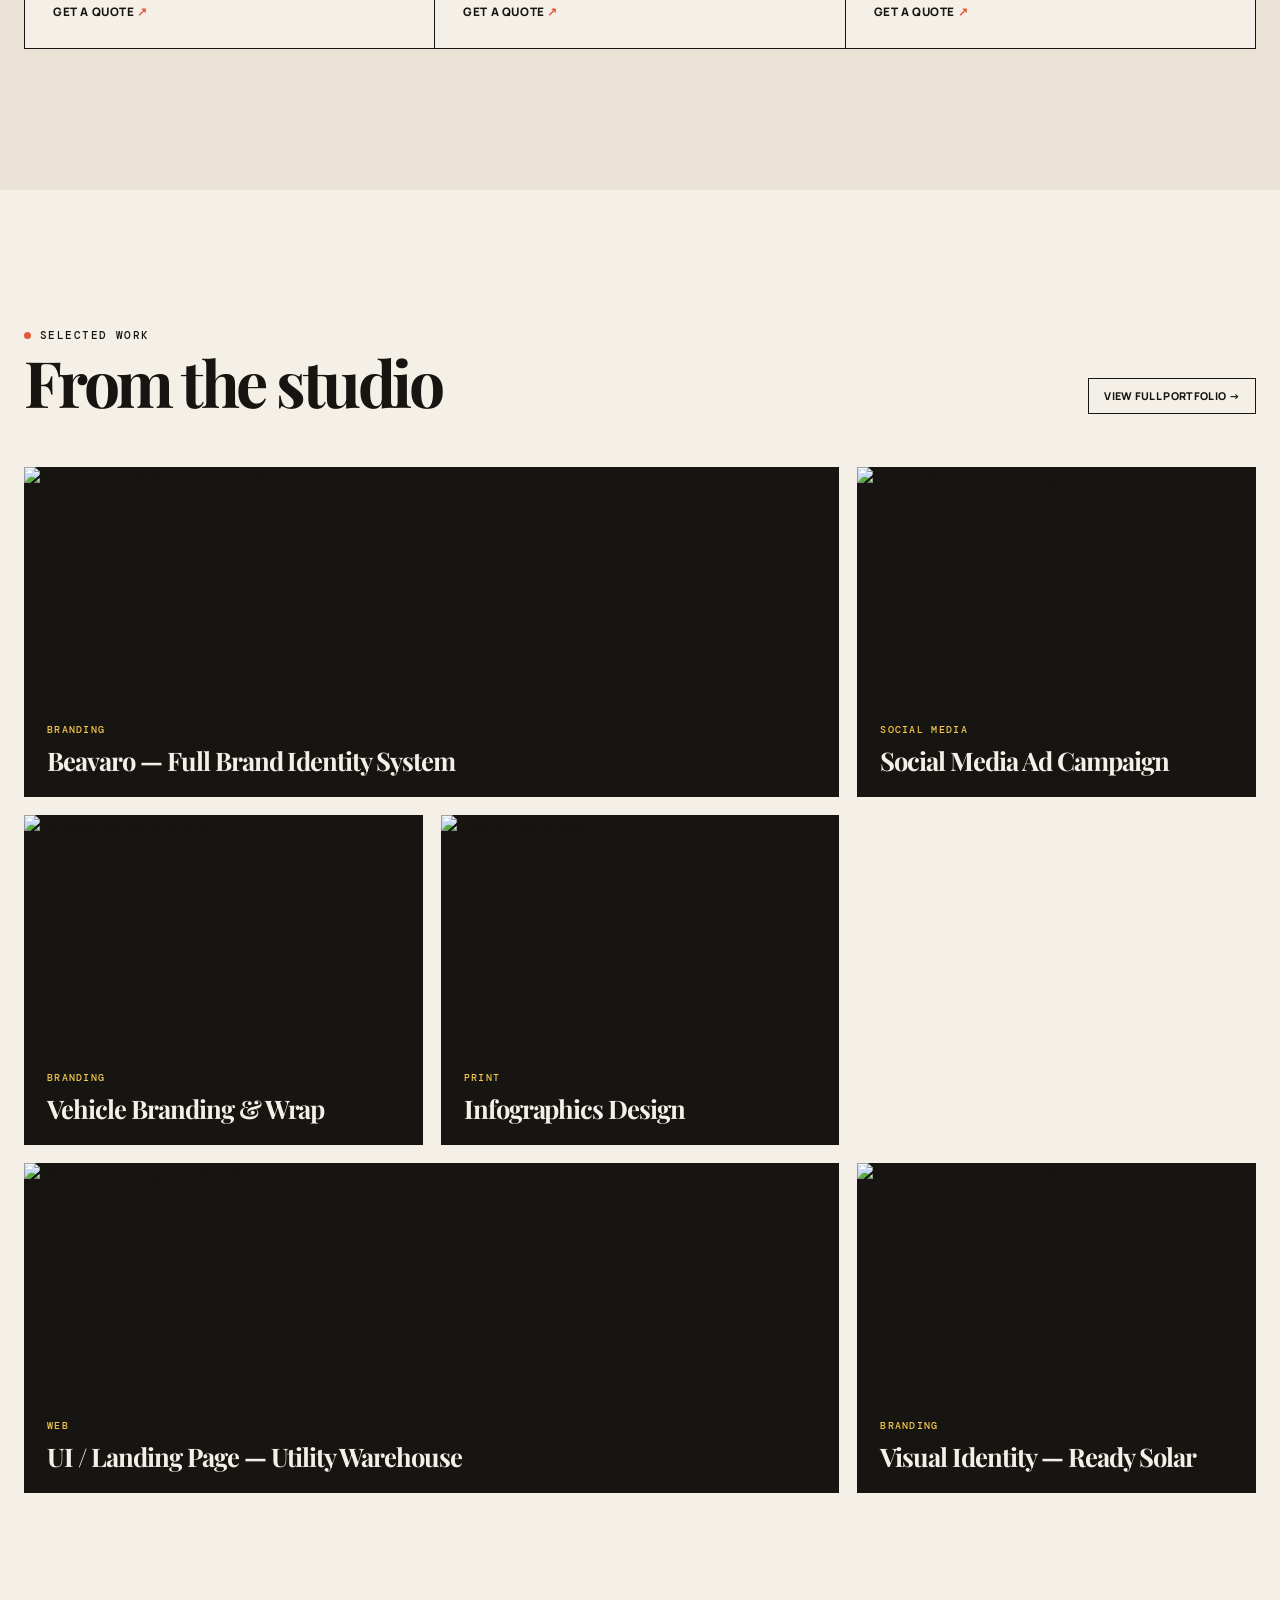
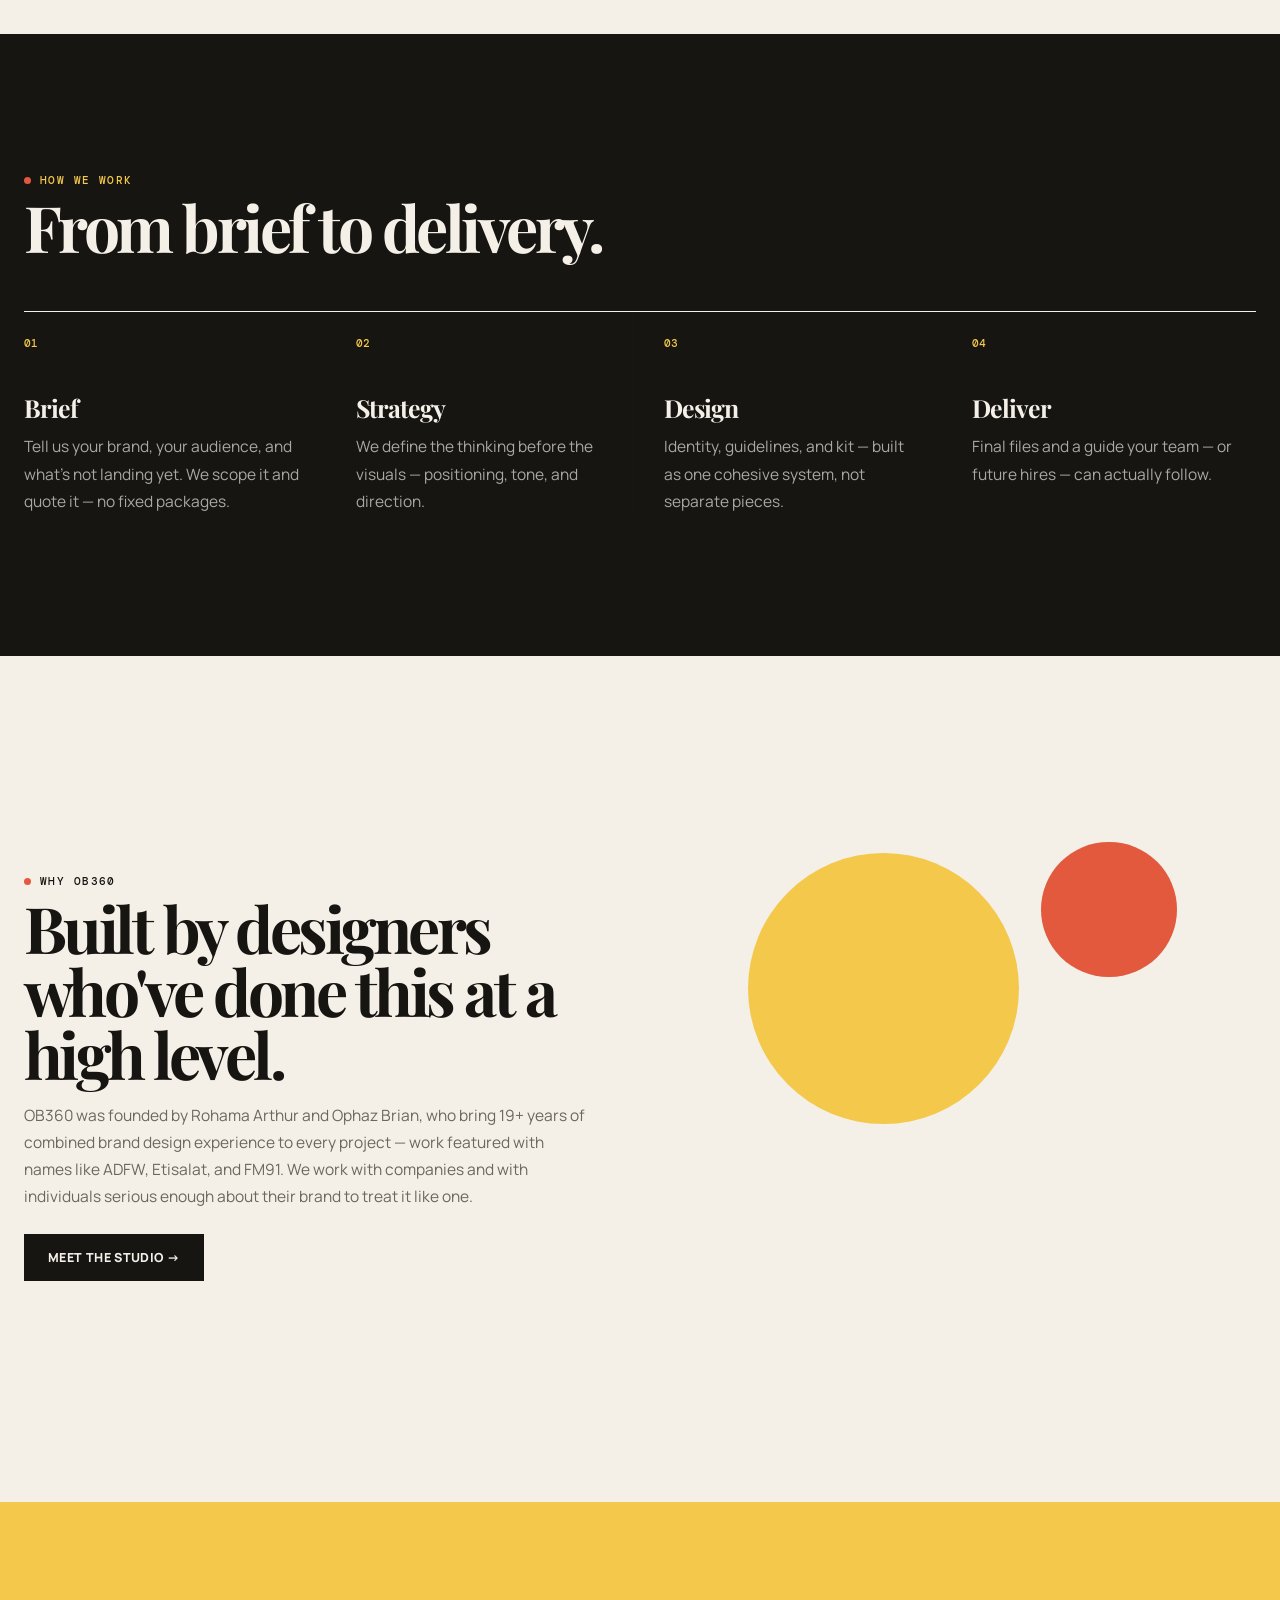
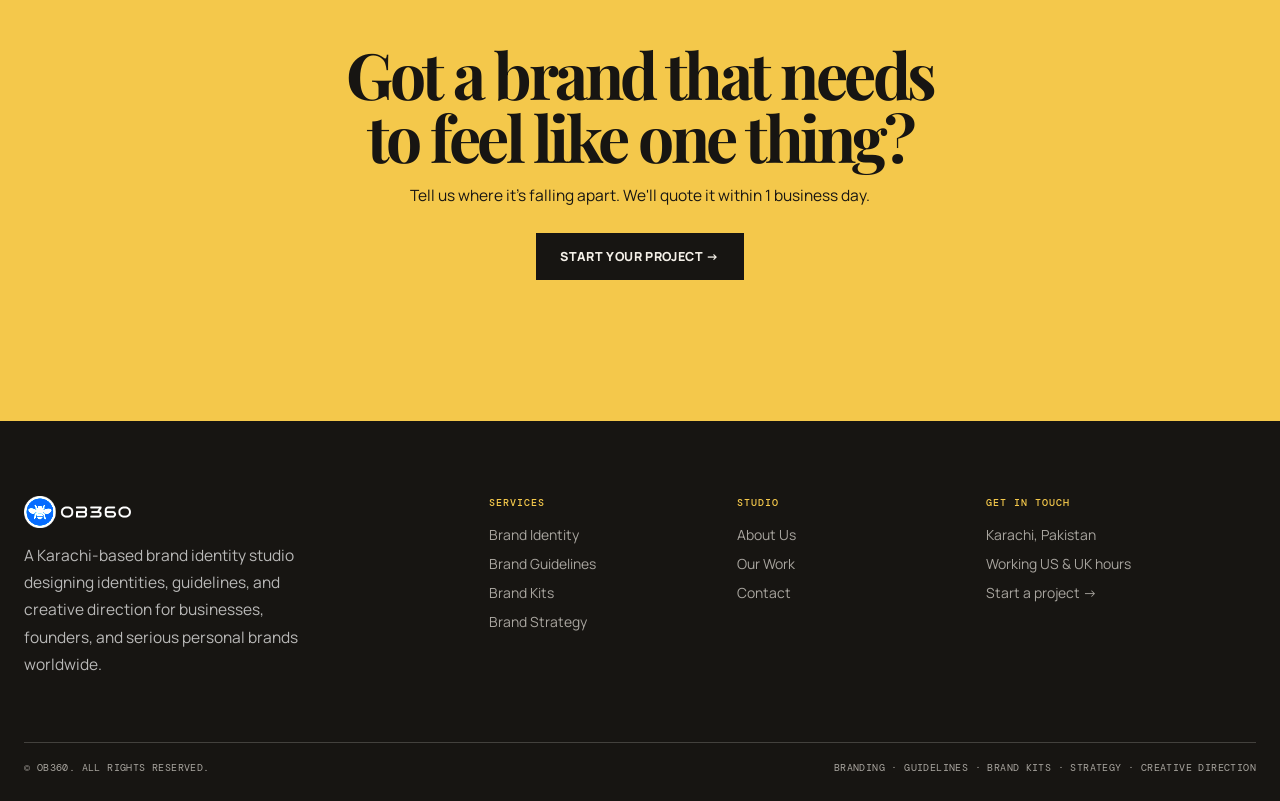
==== commit b1f4b0fa: "Make page text and branding editable" ====
--- a/index.html
+++ b/index.html
@@ -12,15 +12,15 @@
 
 <div data-include="header"></div>
 
-<section class="hero hex-grid-bg">
+<section class="hero hex-grid-bg" data-hero-layout>
   <div class="wrap hero-inner">
     <div>
-      <span class="eyebrow">Brand Identity Studio · Karachi → Worldwide</span>
-      <h1>Branding is the <mark>gut feeling</mark> people get about you — before they read a word.</h1>
-      <p class="lead">We design brand identities, guidelines, and creative direction for business owners, founders, and serious personal brands who want to be remembered, not just seen.</p>
+      <span class="eyebrow" data-content="home.eyebrow">Brand Identity Studio · Karachi → Worldwide</span>
+      <h1 data-home-headline>Branding is the <mark>gut feeling</mark> people get about you — before they read a word.</h1>
+      <p class="lead" data-content="home.lead">We design brand identities, guidelines, and creative direction for business owners, founders, and serious personal brands who want to be remembered, not just seen.</p>
       <div class="hero-ctas">
-        <a href="/contact.html" class="btn btn-accent">Get a Brand Consultation →</a>
-        <a href="/work.html" class="btn btn-outline">See Our Work</a>
+        <a href="/contact.html" class="btn btn-accent" data-content="home.primaryCta">Get a Brand Consultation →</a>
+        <a href="/work.html" class="btn btn-outline" data-content="home.secondaryCta">See Our Work</a>
       </div>
       <div class="hero-meta">
         <div><strong>19+ yrs</strong>Combined design experience</div>
@@ -36,7 +36,7 @@
         <div class="hex-cell outline" style="width:26%;height:26%;bottom:4%;right:6%;"></div>
         <div class="hex-cell fill-yellow" style="width:22%;height:22%;top:38%;right:24%;"></div>
       </div>
-      <img src="/images/ob360-logo.png" alt="OB360 bee mark" class="logo-float" style="width:30%;">
+      <img src="/images/ob360-logo.png" alt="OB360 bee mark" class="logo-float" data-content-src="brand.logo" data-content-alt="brand.logoAlt" style="width:30%;">
     </div>
   </div>
 </section>
@@ -173,6 +173,7 @@
 
 <div data-include="footer"></div>
 
+<script src="/js/site-settings.js"></script>
 <script src="/js/main.js"></script>
 <script src="/js/content.js"></script>
 <script>
--- a/css/styles.css
+++ b/css/styles.css
@@ -1,299 +1,11 @@
-/* ===================================================================
-   OB360 — DESIGN SYSTEM
-   Brand: black, white, signature yellow (#FCC90C) from the bee mark.
-   Signature device: the honeycomb cell — used for service numbering,
-   portfolio framing, and section dividers. Confident, geometric,
-   built for a design studio pitching to US/UK beauty & healthcare brands.
-=================================================================== */
-
-@import url('https://fonts.googleapis.com/css2?family=Space+Grotesk:wght@500;600;700&family=Inter:wght@400;500;600;700;800&family=Space+Mono:wght@400;700&display=swap');
-
-:root {
-  --ink: #0B0B0B;
-  --ink-soft: #55524C;
-  --yellow: #FCC90C;
-  --yellow-soft: #FFF2C2;
-  --white: #FFFFFF;
-  --line: rgba(11,11,11,0.12);
-
-  --font-display: 'Space Grotesk', sans-serif;
-  --font-body: 'Inter', sans-serif;
-  --font-mono: 'Space Mono', monospace;
-
-  --radius: 4px;
-  --shadow: 0 1px 2px rgba(11,11,11,0.06), 0 10px 28px rgba(11,11,11,0.08);
-  --shadow-lift: 0 20px 36px rgba(11,11,11,0.18);
-  --container: 1180px;
-}
-
-* { box-sizing: border-box; }
-html { scroll-behavior: smooth; }
-body {
-  margin: 0;
-  font-family: var(--font-body);
-  color: var(--ink);
-  background: var(--white);
-  -webkit-font-smoothing: antialiased;
-}
-img { max-width: 100%; display: block; }
-a { color: inherit; text-decoration: none; }
-button { font-family: inherit; cursor: pointer; }
-
-@media (prefers-reduced-motion: reduce) {
-  * { animation-duration: 0.01ms !important; transition-duration: 0.01ms !important; }
-}
-:focus-visible { outline: 2px solid var(--ink); outline-offset: 3px; }
-
-.wrap { max-width: var(--container); margin: 0 auto; padding: 0 24px; }
-
-.eyebrow {
-  font-family: var(--font-mono);
-  font-size: 12px;
-  letter-spacing: 0.1em;
-  text-transform: uppercase;
-  color: var(--ink);
-  font-weight: 700;
-  display: inline-flex;
-  align-items: center;
-  gap: 8px;
-}
-.eyebrow::before {
-  content: '';
-  width: 8px; height: 8px;
-  background: var(--yellow);
-  clip-path: polygon(25% 0%, 75% 0%, 100% 50%, 75% 100%, 25% 100%, 0% 50%);
-}
-
-h1, h2, h3 { font-family: var(--font-display); margin: 0; line-height: 1.08; color: var(--ink); font-weight: 600; }
-h1 { font-size: clamp(36px, 5.6vw, 62px); }
-h2 { font-size: clamp(28px, 4vw, 40px); }
-h3 { font-size: 20px; }
-p { line-height: 1.65; color: var(--ink-soft); margin: 0; }
-
-.btn {
-  display: inline-flex; align-items: center; gap: 8px;
-  padding: 15px 28px; border-radius: 999px;
-  font-family: var(--font-body); font-weight: 700; font-size: 15px;
-  border: 2px solid transparent;
-  transition: transform 0.15s ease, box-shadow 0.15s ease, background 0.15s ease;
-}
-.btn:active { transform: scale(0.98); }
-.btn-primary { background: var(--ink); color: var(--white); }
-.btn-primary:hover { box-shadow: var(--shadow-lift); transform: translateY(-2px); }
-.btn-accent { background: var(--yellow); color: var(--ink); }
-.btn-accent:hover { box-shadow: var(--shadow-lift); transform: translateY(-2px); }
-.btn-outline { background: transparent; border-color: var(--ink); color: var(--ink); }
-.btn-outline:hover { background: var(--ink); color: var(--white); }
-.btn-light { background: var(--white); color: var(--ink); }
-.btn-light:hover { box-shadow: var(--shadow-lift); }
-.btn-sm { padding: 11px 20px; font-size: 13px; }
-.btn-block { width: 100%; justify-content: center; }
-
-/* ============== HEX UTILITIES ============== */
-.hex {
-  clip-path: polygon(25% 0%, 75% 0%, 100% 50%, 75% 100%, 25% 100%, 0% 50%);
-}
-.hex-grid-bg {
-  background-image:
-    radial-gradient(circle at 1px 1px, rgba(11,11,11,0.06) 1.4px, transparent 1.4px);
-  background-size: 26px 26px;
-}
-
-/* ============== HEADER ============== */
-.announce {
-  background: var(--ink); color: var(--yellow);
-  text-align: center; font-family: var(--font-mono);
-  font-size: 12px; letter-spacing: 0.04em; padding: 9px 16px;
-}
-.site-header {
-  position: sticky; top: 0; z-index: 50;
-  background: var(--white); border-bottom: 1px solid var(--line);
-}
-.header-inner {
-  display: flex; align-items: center; justify-content: space-between;
-  padding: 14px 24px; gap: 24px;
-}
-.logo-mark { display: flex; align-items: center; gap: 10px; }
-.logo-mark img { height: 34px; width: auto; }
-.nav-main { display: flex; gap: 32px; font-weight: 600; font-size: 15px; }
-.nav-main a { position: relative; padding: 4px 0; }
-.nav-main a::after {
-  content: ''; position: absolute; left: 0; bottom: -2px;
-  width: 0; height: 3px; background: var(--yellow);
-  transition: width 0.2s ease;
-}
-.nav-main a:hover::after, .nav-main a.active::after { width: 100%; }
-.header-actions { display: flex; align-items: center; gap: 16px; }
-.nav-toggle { display: none; background: none; border: none; font-size: 24px; }
-
-@media (max-width: 860px) {
-  .nav-main { display: none; }
-  .nav-toggle { display: block; }
-}
-
-/* ============== HERO ============== */
-.hero { position: relative; overflow: hidden; padding: 76px 0 56px; }
-.hero-inner { display: grid; grid-template-columns: 1.05fr 0.95fr; gap: 48px; align-items: center; }
-.hero h1 { margin: 16px 0 20px; }
-.hero h1 mark { background: var(--yellow); color: var(--ink); padding: 0 8px; box-decoration-break: clone; -webkit-box-decoration-break: clone; }
-.hero p.lead { font-size: 18px; max-width: 480px; margin-bottom: 28px; }
-.hero-ctas { display: flex; gap: 14px; flex-wrap: wrap; margin-bottom: 32px; }
-.hero-meta { display: flex; gap: 28px; flex-wrap: wrap; font-family: var(--font-mono); font-size: 12px; color: var(--ink-soft); }
-.hero-meta strong { display: block; color: var(--ink); font-size: 16px; font-family: var(--font-display); }
-
-.hero-visual { position: relative; aspect-ratio: 1/1; }
-.hex-cluster { position: relative; width: 100%; height: 100%; }
-.hex-cell {
-  position: absolute;
-  clip-path: polygon(25% 0%, 75% 0%, 100% 50%, 75% 100%, 25% 100%, 0% 50%);
-}
-.hex-cell.fill-yellow { background: var(--yellow); }
-.hex-cell.fill-ink { background: var(--ink); }
-.hex-cell.outline { border: 2px solid var(--ink); background: transparent; }
-.hero-visual img.logo-float {
-  position: absolute; top: 50%; left: 50%;
-  transform: translate(-50%, -50%);
-  width: 46%;
-}
-
-@media (max-width: 860px) {
-  .hero-inner { grid-template-columns: 1fr; }
-  .hero-visual { max-width: 320px; margin: 0 auto; order: -1; }
-}
-
-/* ============== SECTIONS ============== */
-.section { padding: 76px 0; }
-.section-tight { padding: 44px 0; }
-.section-head { display: flex; align-items: flex-end; justify-content: space-between; gap: 24px; margin-bottom: 40px; flex-wrap: wrap; }
-.section-head p { max-width: 480px; }
-.bg-ink { background: var(--ink); color: var(--white); }
-.bg-ink h2, .bg-ink h3 { color: var(--white); }
-.bg-ink p { color: rgba(255,255,255,0.72); }
-.bg-ink .eyebrow { color: var(--yellow); }
-.bg-ink .eyebrow::before { background: var(--white); }
-.bg-yellow { background: var(--yellow); }
-.bg-soft { background: #FAF8F2; }
-
-/* chips */
-.chip-row { display: flex; gap: 10px; flex-wrap: wrap; }
-.chip {
-  font-family: var(--font-mono); font-size: 12px; font-weight: 700;
-  padding: 9px 16px; border-radius: 999px; border: 1.5px solid var(--ink);
-  background: var(--white);
-}
-
-/* ============== SERVICE HEX CARDS ============== */
-.grid-services {
-  display: grid; grid-template-columns: repeat(auto-fit, minmax(280px, 1fr));
-  gap: 28px;
-}
-.service-card {
-  background: var(--white); border: 1.5px solid var(--line);
-  border-radius: 10px; padding: 30px;
-  display: flex; flex-direction: column; gap: 14px;
-  transition: transform 0.2s ease, box-shadow 0.2s ease, border-color 0.2s ease;
-  position: relative;
-}
-.service-card:hover { transform: translateY(-4px); box-shadow: var(--shadow-lift); border-color: var(--ink); }
-.service-num {
-  width: 52px; height: 46px;
-  clip-path: polygon(25% 0%, 75% 0%, 100% 50%, 75% 100%, 25% 100%, 0% 50%);
-  background: var(--yellow);
-  display: flex; align-items: center; justify-content: center;
-  font-family: var(--font-mono); font-weight: 700; font-size: 15px;
-}
-.service-card h3 { margin-top: 4px; }
-.service-list { margin: 0; padding: 0; list-style: none; display: flex; flex-direction: column; gap: 6px; font-size: 14px; color: var(--ink-soft); }
-.service-list li::before { content: '— '; }
-.service-card .quote-link { margin-top: auto; font-weight: 700; font-size: 14px; display: inline-flex; align-items: center; gap: 6px; }
-.service-card .quote-link::after { content: '→'; transition: transform 0.15s ease; }
-.service-card:hover .quote-link::after { transform: translateX(4px); }
-
-/* ============== PORTFOLIO ============== */
-.grid-portfolio { display: grid; grid-template-columns: repeat(auto-fill, minmax(280px, 1fr)); gap: 24px; }
-.port-card {
-  position: relative; border-radius: 8px; overflow: hidden;
-  aspect-ratio: 4/3; box-shadow: var(--shadow);
-  transition: transform 0.2s ease, box-shadow 0.2s ease;
-}
-.port-card:hover { transform: translateY(-4px); box-shadow: var(--shadow-lift); }
-.port-card img { width: 100%; height: 100%; object-fit: cover; transition: transform 0.4s ease; }
-.port-card:hover img { transform: scale(1.06); }
-.port-overlay {
-  position: absolute; inset: 0;
-  background: linear-gradient(180deg, transparent 40%, rgba(11,11,11,0.88) 100%);
-  display: flex; flex-direction: column; justify-content: flex-end;
-  padding: 18px; color: var(--white); opacity: 0; transition: opacity 0.2s ease;
-}
-.port-card:hover .port-overlay { opacity: 1; }
-.port-overlay .tag { font-family: var(--font-mono); font-size: 11px; color: var(--yellow); text-transform: uppercase; letter-spacing: 0.06em; margin-bottom: 6px; }
-.port-overlay h3 { color: var(--white); font-size: 17px; }
-
-/* ============== PROCESS ============== */
-.process-row { display: grid; grid-template-columns: repeat(4, 1fr); gap: 24px; }
-.process-step { position: relative; padding-top: 8px; }
-.process-step .num {
-  font-family: var(--font-mono); font-size: 13px; font-weight: 700;
-  color: var(--yellow); margin-bottom: 12px; display: block;
-}
-.process-step h3 { margin-bottom: 8px; }
-@media (max-width: 860px) { .process-row { grid-template-columns: 1fr 1fr; } }
-@media (max-width: 560px) { .process-row { grid-template-columns: 1fr; } }
-
-/* ============== STATS ============== */
-.stat-row { display: grid; grid-template-columns: repeat(4, 1fr); gap: 24px; }
-.stat strong { display: block; font-family: var(--font-display); font-size: 38px; }
-.stat span { font-family: var(--font-mono); font-size: 12px; text-transform: uppercase; letter-spacing: 0.05em; color: var(--ink-soft); }
-.bg-ink .stat span { color: rgba(255,255,255,0.6); }
-@media (max-width: 760px) { .stat-row { grid-template-columns: 1fr 1fr; } }
-
-/* ============== SPLIT ============== */
-.split { display: grid; grid-template-columns: 1fr 1fr; gap: 56px; align-items: center; }
-.split.reverse { direction: rtl; }
-.split.reverse > * { direction: ltr; }
-@media (max-width: 860px) { .split { grid-template-columns: 1fr; } .split.reverse { direction: ltr; } }
-
-/* ============== FOUNDERS ============== */
-.founder-row { display: grid; grid-template-columns: 1fr 1fr; gap: 28px; }
-.founder-card { background: var(--white); border: 1.5px solid var(--line); border-radius: 10px; padding: 28px; }
-.founder-card .role { font-family: var(--font-mono); font-size: 12px; color: var(--ink-soft); text-transform: uppercase; letter-spacing: 0.05em; margin-bottom: 6px; }
-@media (max-width: 760px) { .founder-row { grid-template-columns: 1fr; } }
-
-/* ============== FOOTER ============== */
-.site-footer { background: var(--ink); color: rgba(255,255,255,0.78); padding: 60px 0 28px; }
-.footer-grid { display: grid; grid-template-columns: 2fr 1fr 1fr 1.3fr; gap: 32px; margin-bottom: 40px; }
-.footer-grid h4 { font-family: var(--font-mono); font-size: 12px; letter-spacing: 0.08em; text-transform: uppercase; color: var(--yellow); margin-bottom: 14px; }
-.footer-grid ul { list-style: none; margin: 0; padding: 0; }
-.footer-grid ul li { margin-bottom: 10px; }
-.footer-grid a:hover { color: var(--white); }
-.footer-bottom { border-top: 1px solid rgba(255,255,255,0.15); padding-top: 20px; display: flex; justify-content: space-between; flex-wrap: wrap; gap: 12px; font-size: 13px; font-family: var(--font-mono); }
-
-/* ============== PAGE HEADER ============== */
-.page-header { padding: 56px 0 40px; background: var(--ink); color: var(--white); }
-.page-header h1 { color: var(--white); font-size: clamp(30px, 5vw, 46px); }
-.page-header p { color: rgba(255,255,255,0.75); max-width: 560px; margin-top: 12px; }
-.breadcrumb { font-family: var(--font-mono); font-size: 12px; color: var(--yellow); margin-bottom: 12px; }
-
-/* ============== CONTACT FORM ============== */
-.form-grid { display: grid; grid-template-columns: 1fr 1fr; gap: 20px; }
-.form-field { display: flex; flex-direction: column; gap: 6px; margin-bottom: 18px; }
-.form-field.full { grid-column: 1 / -1; }
-.form-field label { font-family: var(--font-mono); font-size: 12px; text-transform: uppercase; letter-spacing: 0.05em; color: var(--ink-soft); }
-.form-field input, .form-field textarea, .form-field select {
-  border: 1.5px solid var(--line); border-radius: 6px; padding: 13px 14px;
-  font-family: var(--font-body); font-size: 15px; background: var(--white);
-}
-.form-field input:focus, .form-field textarea:focus, .form-field select:focus {
-  outline: none; border-color: var(--ink); box-shadow: 0 0 0 3px rgba(252,201,12,0.35);
-}
-.form-note { font-size: 13px; padding: 12px 16px; border-radius: 6px; margin-top: 12px; }
-.form-note.ok { background: var(--yellow-soft); color: var(--ink); }
-.form-note.err { background: #FBE3E0; color: #8A2C1F; }
-
-/* ============== UTILITIES ============== */
-.text-center { text-align: center; }
-.mb-32 { margin-bottom: 32px; }
-.skeleton { background: linear-gradient(90deg, var(--line), rgba(0,0,0,0.04), var(--line)); background-size: 200% 100%; animation: shimmer 1.4s infinite; border-radius: 8px; }
-@keyframes shimmer { 0% { background-position: 200% 0; } 100% { background-position: -200% 0; } }
-.reveal { opacity: 0; transform: translateY(16px); transition: opacity 0.5s ease, transform 0.5s ease; }
-.reveal.in { opacity: 1; transform: translateY(0); }
+@import url('https://fonts.googleapis.com/css2?family=DM+Mono:wght@400;500&family=Manrope:wght@400;500;600;700;800&family=Playfair+Display:ital,wght@0,600;0,700;0,800;1,600;1,700&display=swap');
+:root{--ink:#171512;--paper:#f4f0e8;--deep:#e9e2d5;--gold:#f4c84b;--red:#e2593e;--muted:#6c665c;--line:rgba(23,21,18,.15);--display:'Playfair Display',Georgia,serif;--body:Manrope,sans-serif;--mono:'DM Mono',monospace;--container:1240px}*{box-sizing:border-box}html{scroll-behavior:smooth}body{margin:0;color:var(--ink);background:var(--paper);font-family:var(--body);-webkit-font-smoothing:antialiased}img{display:block;max-width:100%}a{color:inherit;text-decoration:none}button{font:inherit;cursor:pointer}::selection{background:var(--gold)}:focus-visible{outline:2px solid var(--red);outline-offset:4px}.wrap{width:min(var(--container),calc(100% - 48px));margin:auto}.text-center{text-align:center}.mb-32{margin-bottom:32px}
+.eyebrow{display:flex;align-items:center;gap:9px;font:500 11px/1 var(--mono);letter-spacing:.13em;text-transform:uppercase}.eyebrow:before{content:'';width:7px;height:7px;border-radius:50%;background:var(--red)}h1,h2,h3,p{margin:0}h1,h2,h3{color:var(--ink)}h1,h2{font-family:var(--display);letter-spacing:-.055em;font-weight:700;line-height:.98}h1{font-size:clamp(3.4rem,8vw,7.5rem)}h2{font-size:clamp(2.55rem,5vw,4.8rem)}h3{font-size:1.15rem;line-height:1.25}p{color:var(--muted);font-size:.97rem;line-height:1.75}.btn{display:inline-flex;align-items:center;justify-content:center;gap:10px;padding:14px 23px;border:1px solid var(--ink);font-size:.78rem;font-weight:800;letter-spacing:.03em;text-transform:uppercase;transition:transform .2s,background .2s,color .2s,box-shadow .2s}.btn:hover{transform:translate(-3px,-3px);box-shadow:4px 4px 0 var(--ink)}.btn:active{transform:none;box-shadow:none}.btn-primary{background:var(--ink);color:var(--paper)}.btn-accent{background:var(--gold)}.btn-outline{background:transparent}.btn-outline:hover{background:var(--ink);color:var(--paper)}.btn-light{background:var(--paper)}.btn-sm{padding:10px 15px;font-size:.67rem}.btn-block{width:100%}
+.announce{display:none}.site-header{position:sticky;top:0;z-index:50;background:rgba(244,240,232,.94);backdrop-filter:blur(12px);border-bottom:1px solid var(--line)}.header-inner{min-height:82px;display:flex;align-items:center;justify-content:space-between;gap:25px}.logo-mark img{height:43px;width:auto}.nav-main{display:flex;gap:25px;margin-left:auto}.nav-main a{position:relative;font-size:.73rem;font-weight:800;text-transform:uppercase;letter-spacing:.08em;padding:10px 0}.nav-main a:after{content:'';position:absolute;height:2px;background:var(--red);left:0;right:100%;bottom:6px;transition:right .2s}.nav-main a:hover:after,.nav-main a.active:after{right:0}.header-actions{display:flex;align-items:center;gap:16px}.nav-toggle{display:none;border:0;background:none;font-size:1.5rem}
+.hero{position:relative;min-height:calc(100vh - 82px);overflow:hidden;display:flex;align-items:center;border-bottom:1px solid var(--line)}.hero:before{content:'OB / 360';position:absolute;font:500 clamp(7rem,21vw,21rem)/.7 var(--display);letter-spacing:-.1em;color:rgba(23,21,18,.045);bottom:4%;left:-1.5%}.hero-inner{position:relative;width:100%;display:grid;grid-template-columns:1.15fr .85fr;gap:50px;align-items:center;padding:92px 0 72px}.hero h1{max-width:800px;margin:25px 0}.hero h1 mark{background:none;color:var(--red);font-style:italic}.hero p.lead{font-size:1.08rem;max-width:535px;margin-bottom:32px}.hero-ctas{display:flex;flex-wrap:wrap;gap:12px}.hero-meta{margin-top:58px;display:grid;grid-template-columns:repeat(3,1fr);gap:14px;max-width:550px;border-top:1px solid var(--line);padding-top:15px;font:400 .65rem/1.45 var(--mono);text-transform:uppercase;color:var(--muted)}.hero-meta strong{display:block;margin-bottom:5px;color:var(--ink);font:700 1.25rem var(--body);text-transform:none}.hero-visual{position:relative;aspect-ratio:4/5;max-width:470px;justify-self:end;width:100%;background:var(--ink);overflow:hidden}.hero-visual:before{content:'360°';position:absolute;z-index:2;top:20px;right:20px;color:var(--gold);font:500 .7rem var(--mono);letter-spacing:.1em}.hero-visual:after{content:'';position:absolute;width:78%;aspect-ratio:1;border:1px solid var(--gold);border-radius:50%;bottom:-32%;left:14%}.hex-cluster{position:relative;width:100%;height:100%}.hex-cell{position:absolute;border-radius:50%}.hex-cell.fill-yellow{background:var(--gold)}.hex-cell.fill-ink{background:var(--red)}.hex-cell.outline{border:1px solid currentColor;color:var(--paper)}.hero-visual img.logo-float{position:absolute!important;z-index:3;filter:brightness(0) invert(1);mix-blend-mode:screen}
+.section{padding:clamp(72px,11vw,150px) 0}.section-tight{padding:22px 0}.section-head{display:flex;align-items:end;justify-content:space-between;gap:30px;margin-bottom:53px}.section-head h2{margin-top:15px;max-width:775px}.section-head>p{max-width:480px}.bg-ink{background:var(--ink);color:var(--paper)}.bg-ink h2,.bg-ink h3{color:var(--paper)}.bg-ink p{color:rgba(244,240,232,.67)}.bg-ink .eyebrow{color:var(--gold)}.bg-soft{background:var(--deep)}.bg-yellow{background:var(--gold)}.chip-row{display:flex;gap:8px;flex-wrap:wrap}.chip{border:1px solid var(--ink);background:transparent;border-radius:99px;padding:9px 14px;font:500 .67rem var(--mono);text-transform:uppercase;letter-spacing:.04em;transition:.2s}.chip:hover{background:var(--ink);color:var(--paper)}
+.grid-services{display:grid;grid-template-columns:repeat(3,1fr);border-top:1px solid var(--ink);border-left:1px solid var(--ink)}.service-card{min-height:365px;padding:28px;display:flex;flex-direction:column;border-right:1px solid var(--ink);border-bottom:1px solid var(--ink);background:var(--paper);transition:.25s}.service-card:hover{background:var(--ink)}.service-card:hover h3,.service-card:hover p,.service-card:hover .quote-link{color:var(--paper)}.service-card:hover .service-list{color:rgba(244,240,232,.64)}.service-num{font:500 .72rem var(--mono);color:var(--red);margin-bottom:auto}.service-card h3{font-family:var(--display);font-size:1.75rem;letter-spacing:-.04em;margin:32px 0 10px}.service-list{padding:0;margin:15px 0 20px;list-style:none;color:var(--muted);font-size:.78rem;line-height:1.65}.service-list li:before{content:'—  ';color:var(--red)}.quote-link{margin-top:auto;font-size:.73rem;font-weight:800;text-transform:uppercase;letter-spacing:.05em}.quote-link:after{content:' ↗';color:var(--red)}
+.grid-portfolio{display:grid;grid-template-columns:repeat(12,1fr);gap:18px}.port-card{grid-column:span 4;position:relative;overflow:hidden;min-height:330px;background:var(--ink);isolation:isolate}.port-card:nth-child(1),.port-card:nth-child(5){grid-column:span 8}.port-card img{width:100%;height:100%;position:absolute;object-fit:cover;transition:transform .7s,opacity .35s}.port-card:before{content:'';position:absolute;inset:0;z-index:1;background:linear-gradient(180deg,transparent 25%,rgba(23,21,18,.88) 100%)}.port-card:hover img{transform:scale(1.06);opacity:.8}.port-overlay{position:absolute;z-index:2;left:23px;right:23px;bottom:21px;color:var(--paper)}.port-overlay .tag{font:500 .62rem var(--mono);text-transform:uppercase;letter-spacing:.13em;color:var(--gold)}.port-overlay h3{color:var(--paper);font-family:var(--display);font-size:clamp(1.25rem,2vw,2rem);letter-spacing:-.04em;margin-top:6px}.process-row{display:grid;grid-template-columns:repeat(4,1fr);gap:0;border-top:1px solid currentColor}.process-step{padding:24px 24px 0;border-right:1px solid var(--line)}.process-step:first-child{padding-left:0}.process-step:last-child{border:0}.process-step .num{display:block;margin-bottom:42px;color:var(--red);font:500 .7rem var(--mono)}.bg-ink .process-step .num{color:var(--gold)}.process-step h3{font-family:var(--display);font-size:1.55rem;letter-spacing:-.04em;margin-bottom:10px}
+.split{display:grid;grid-template-columns:1fr 1fr;gap:clamp(40px,8vw,120px);align-items:center}.split.reverse{direction:rtl}.split.reverse>*{direction:ltr}.stat-row{display:grid;grid-template-columns:repeat(4,1fr);gap:24px}.stat{border-top:1px solid rgba(244,240,232,.35);padding-top:14px}.stat strong{display:block;color:var(--gold);font:700 clamp(2.7rem,5vw,4.7rem)/1 var(--display);letter-spacing:-.07em}.stat span{font:500 .65rem var(--mono);letter-spacing:.06em;text-transform:uppercase}.founder-row{display:grid;grid-template-columns:1fr 1fr;gap:0;border:1px solid var(--ink)}.founder-card{padding:clamp(32px,5vw,68px);min-height:320px}.founder-card+.founder-card{border-left:1px solid var(--ink)}.founder-card .role{font:500 .67rem var(--mono);letter-spacing:.08em;text-transform:uppercase;color:var(--red);margin-bottom:65px}.founder-card h3{font:700 2rem var(--display);letter-spacing:-.04em;margin-bottom:15px}
+.page-header{background:var(--ink);color:var(--paper);padding:clamp(70px,11vw,150px) 0}.page-header h1{color:var(--paper);max-width:930px}.page-header p{max-width:610px;color:rgba(244,240,232,.68);margin-top:21px;font-size:1rem}.breadcrumb{color:var(--gold);font:500 .67rem var(--mono);letter-spacing:.1em;text-transform:uppercase;margin-bottom:22px}.form-grid{display:grid;grid-template-columns:1fr 1fr;gap:0 17px}.form-field{display:flex;flex-direction:column;gap:8px;margin-bottom:20px}.form-field.full{grid-column:1/-1}.form-field label{font:500 .66rem var(--mono);letter-spacing:.09em;text-transform:uppercase}.form-field input,.form-field textarea,.form-field select{width:100%;background:transparent;border:0;border-bottom:1px solid var(--ink);padding:13px 0;border-radius:0;font:500 .95rem var(--body);color:var(--ink)}.form-field input:focus,.form-field textarea:focus,.form-field select:focus{outline:0;border-color:var(--red);box-shadow:0 2px 0 var(--red)}.form-note{padding:14px;margin-top:14px;font-size:.85rem}.form-note.ok{background:#dce7d0}.form-note.err{background:#f1c9c0}.site-footer{background:var(--ink);padding:75px 0 27px;color:rgba(244,240,232,.66)}.footer-grid{display:grid;grid-template-columns:2fr 1fr 1fr 1.25fr;gap:32px;margin-bottom:64px}.footer-grid h4{font:500 .65rem var(--mono);letter-spacing:.1em;text-transform:uppercase;color:var(--gold);margin:0 0 16px}.footer-grid ul{padding:0;margin:0;list-style:none}.footer-grid li{margin-bottom:10px;font-size:.87rem}.footer-grid a:hover{color:var(--gold)}.footer-bottom{border-top:1px solid rgba(244,240,232,.2);padding-top:18px;display:flex;justify-content:space-between;gap:15px;flex-wrap:wrap;font:400 .62rem var(--mono);letter-spacing:.04em;text-transform:uppercase}.skeleton{background:linear-gradient(90deg,#d7d0c4,#eee9e0,#d7d0c4);background-size:200% 100%;animation:shimmer 1.3s infinite}@keyframes shimmer{to{background-position:-200% 0}}.reveal{opacity:0;transform:translateY(20px);transition:opacity .6s,transform .6s}.reveal.in{opacity:1;transform:none}
+@media(max-width:860px){.wrap{width:min(100% - 36px,var(--container))}.header-inner{min-height:68px}.logo-mark img{height:36px}.nav-main{display:none}.nav-main.open{display:flex;position:absolute;top:100%;left:0;right:0;background:var(--paper);padding:22px;flex-direction:column;border-bottom:1px solid var(--ink)}.nav-toggle{display:block}.header-actions .btn{display:none}.hero{min-height:auto}.hero-inner{grid-template-columns:1fr;padding:76px 0 62px}.hero-visual{justify-self:start;max-width:340px;order:-1;aspect-ratio:5/3}.hero-meta{margin-top:38px}.section-head{align-items:start;flex-direction:column}.grid-services{grid-template-columns:1fr 1fr}.port-card,.port-card:nth-child(1),.port-card:nth-child(5){grid-column:span 6;min-height:270px}.process-row{grid-template-columns:1fr 1fr;gap:28px}.process-step{padding:16px 0;border:0;border-top:1px solid var(--line)}.process-step .num{margin-bottom:24px}.stat-row{grid-template-columns:1fr 1fr}.footer-grid{grid-template-columns:1fr 1fr}.split{grid-template-columns:1fr}.founder-card .role{margin-bottom:42px}}@media(max-width:560px){h1{font-size:3.35rem}.hero-meta{grid-template-columns:1fr 1fr}.hero-meta div:last-child{grid-column:1/-1}.grid-services{grid-template-columns:1fr}.service-card{min-height:305px}.grid-portfolio{grid-template-columns:1fr}.port-card,.port-card:nth-child(1),.port-card:nth-child(5){grid-column:auto;min-height:310px}.process-row,.stat-row,.founder-row,.footer-grid,.form-grid{grid-template-columns:1fr}.founder-card+.founder-card{border-left:0;border-top:1px solid var(--ink)}.footer-grid{gap:32px}.section{padding:76px 0}.page-header{padding:80px 0}.chip-row{gap:6px}.chip{font-size:.6rem;padding:8px 10px}}@media(prefers-reduced-motion:reduce){*{scroll-behavior:auto!important;transition-duration:.01ms!important;animation-duration:.01ms!important}}
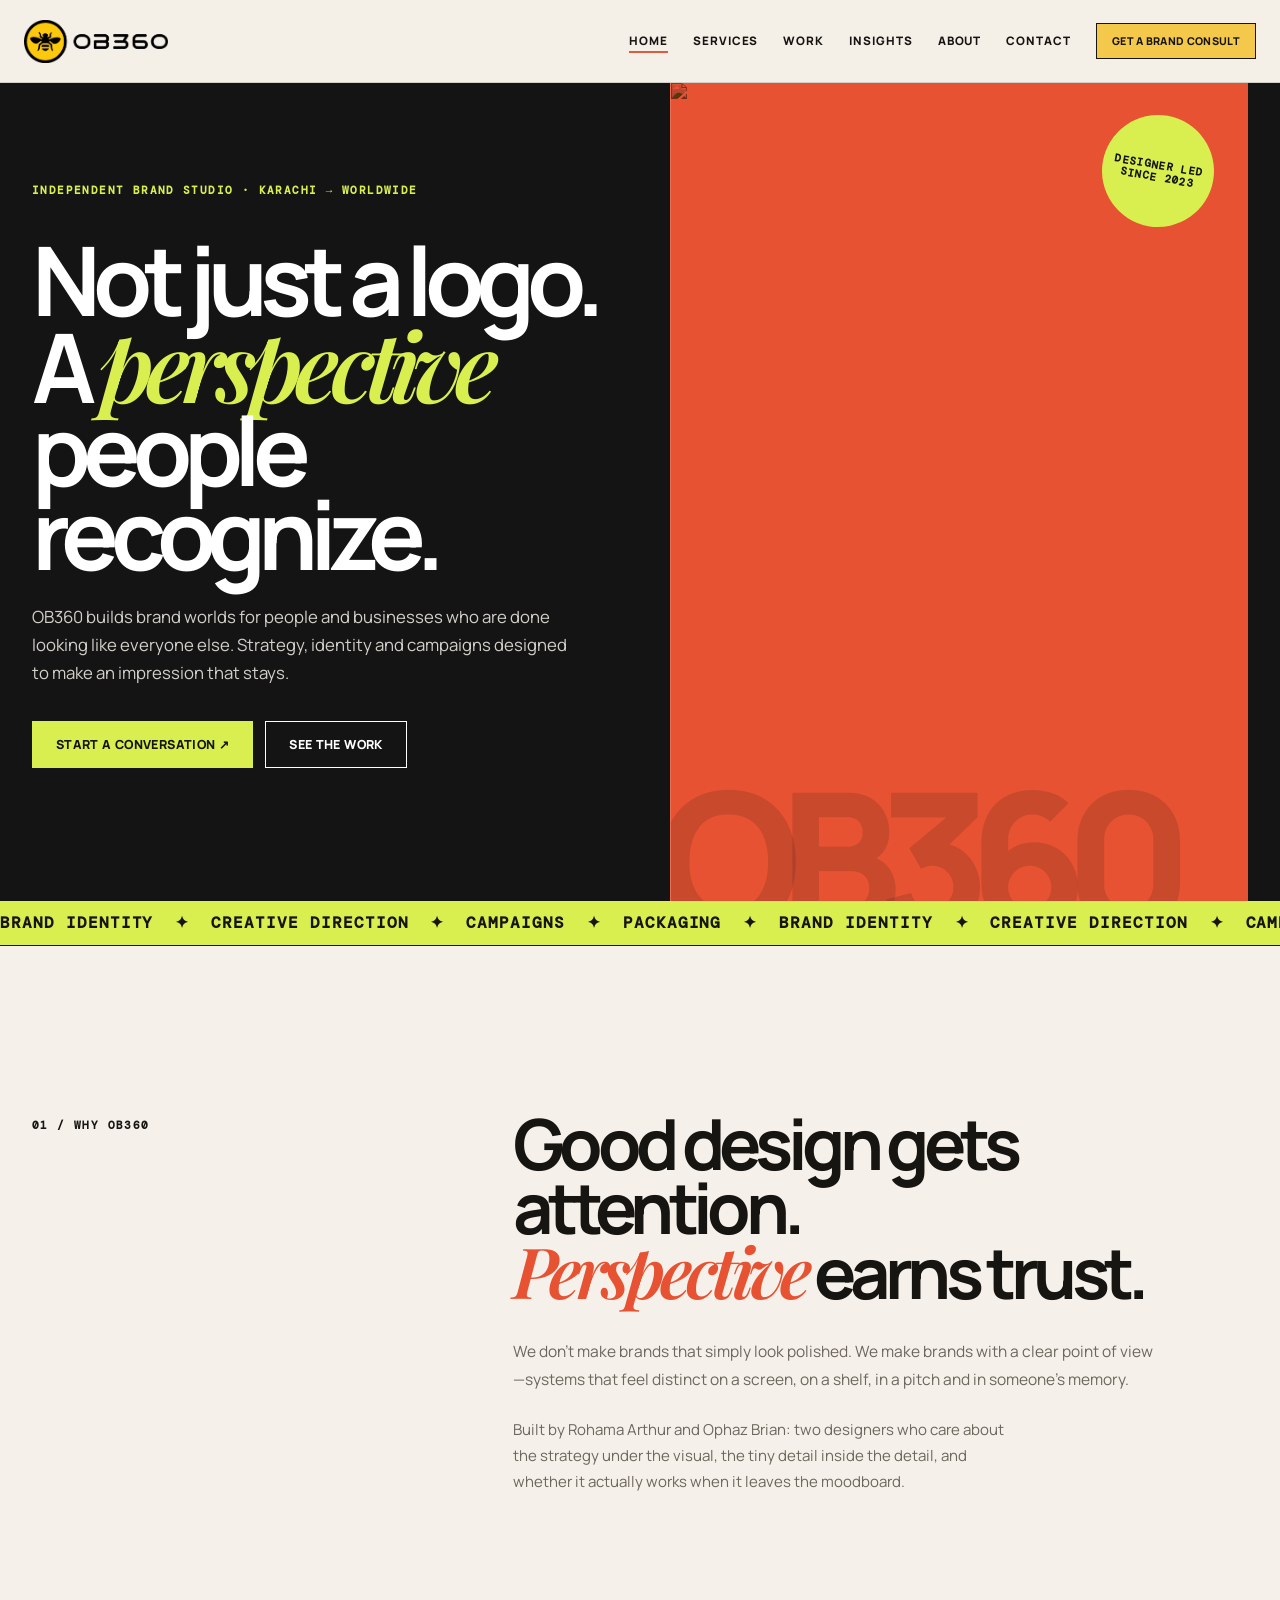
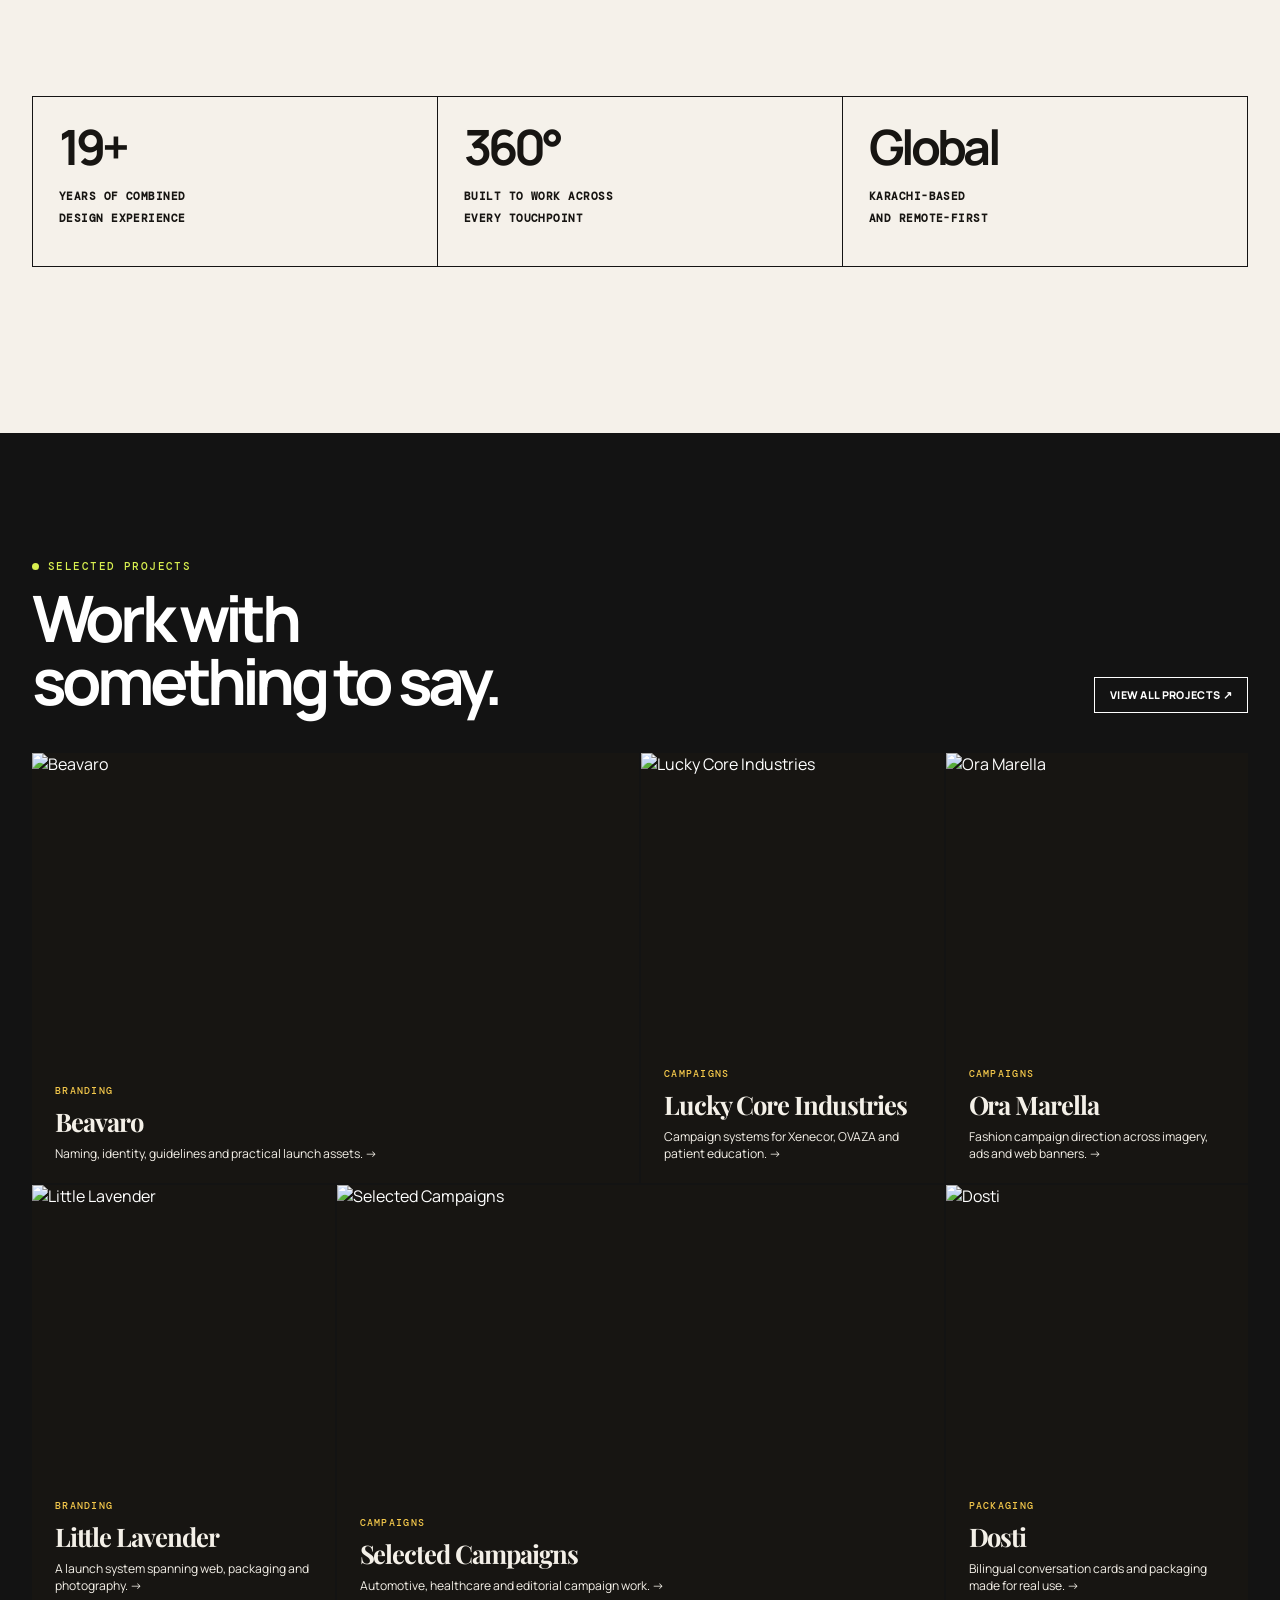
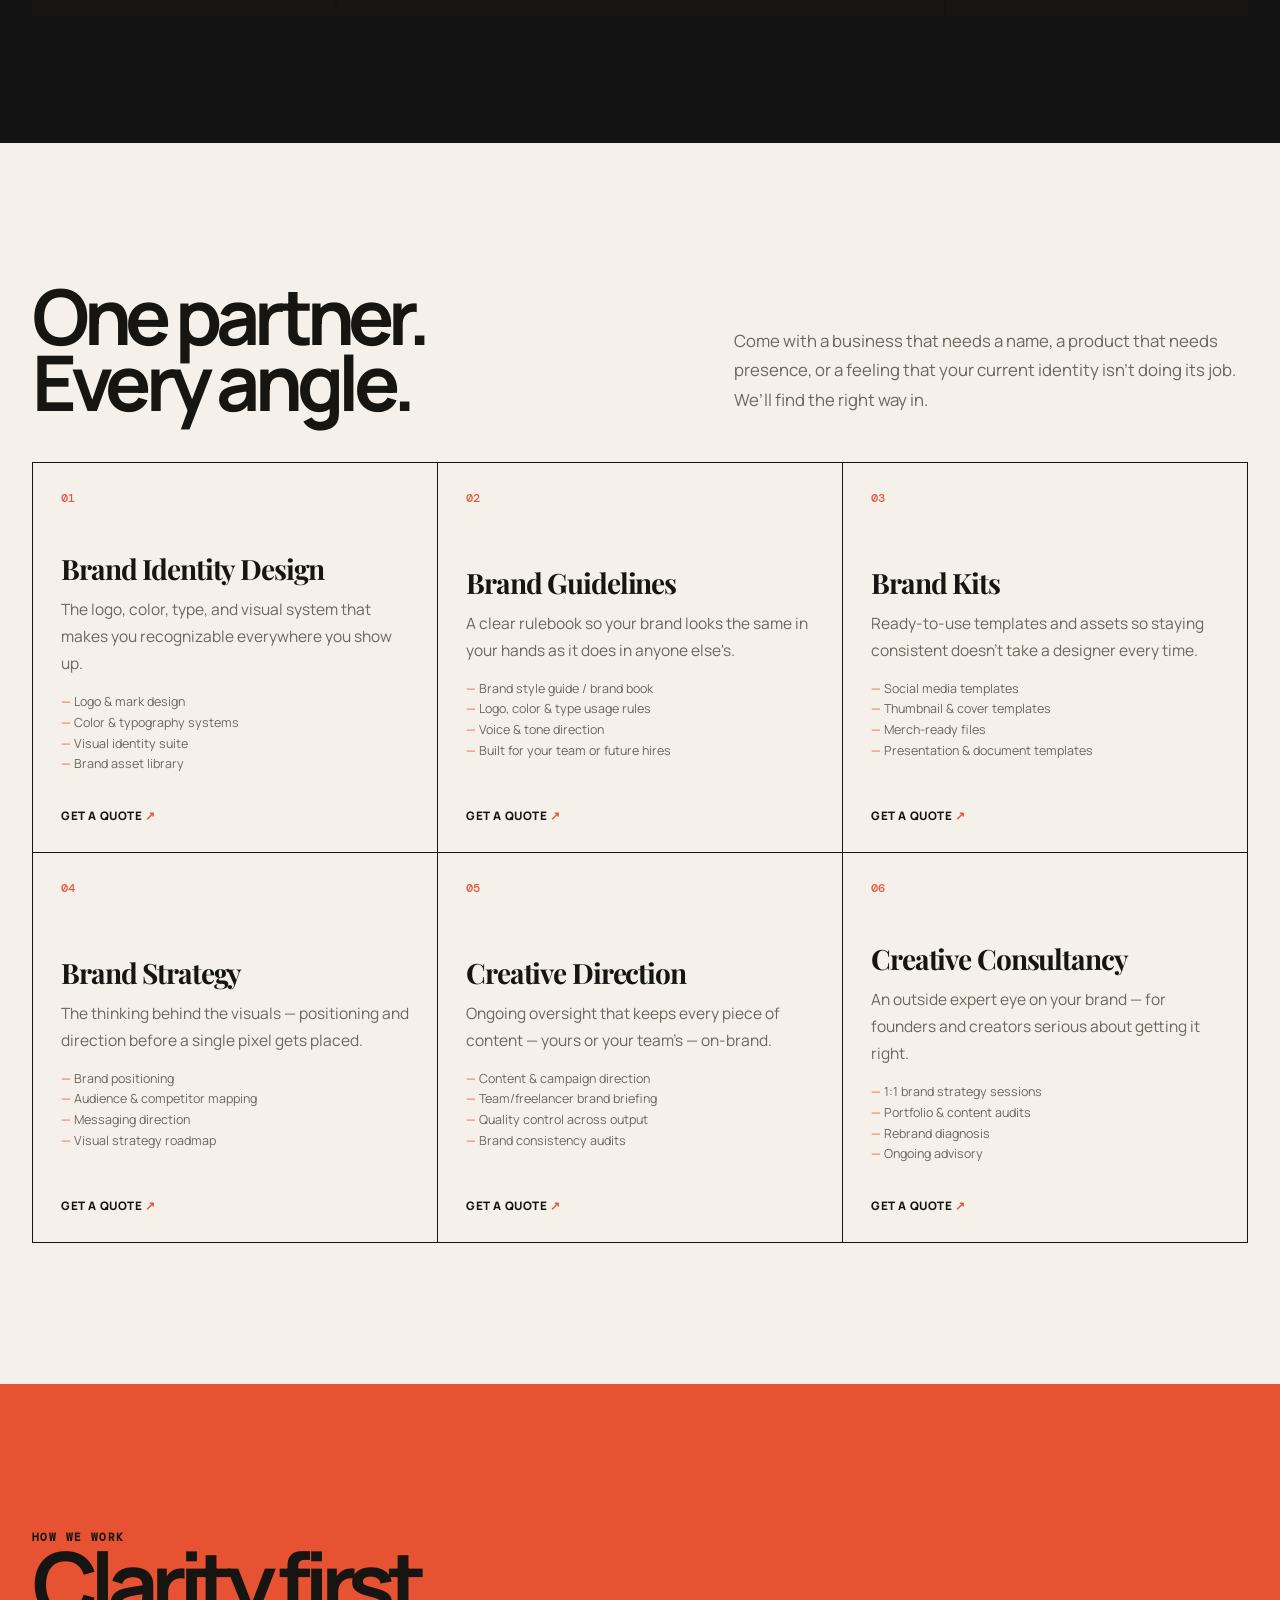
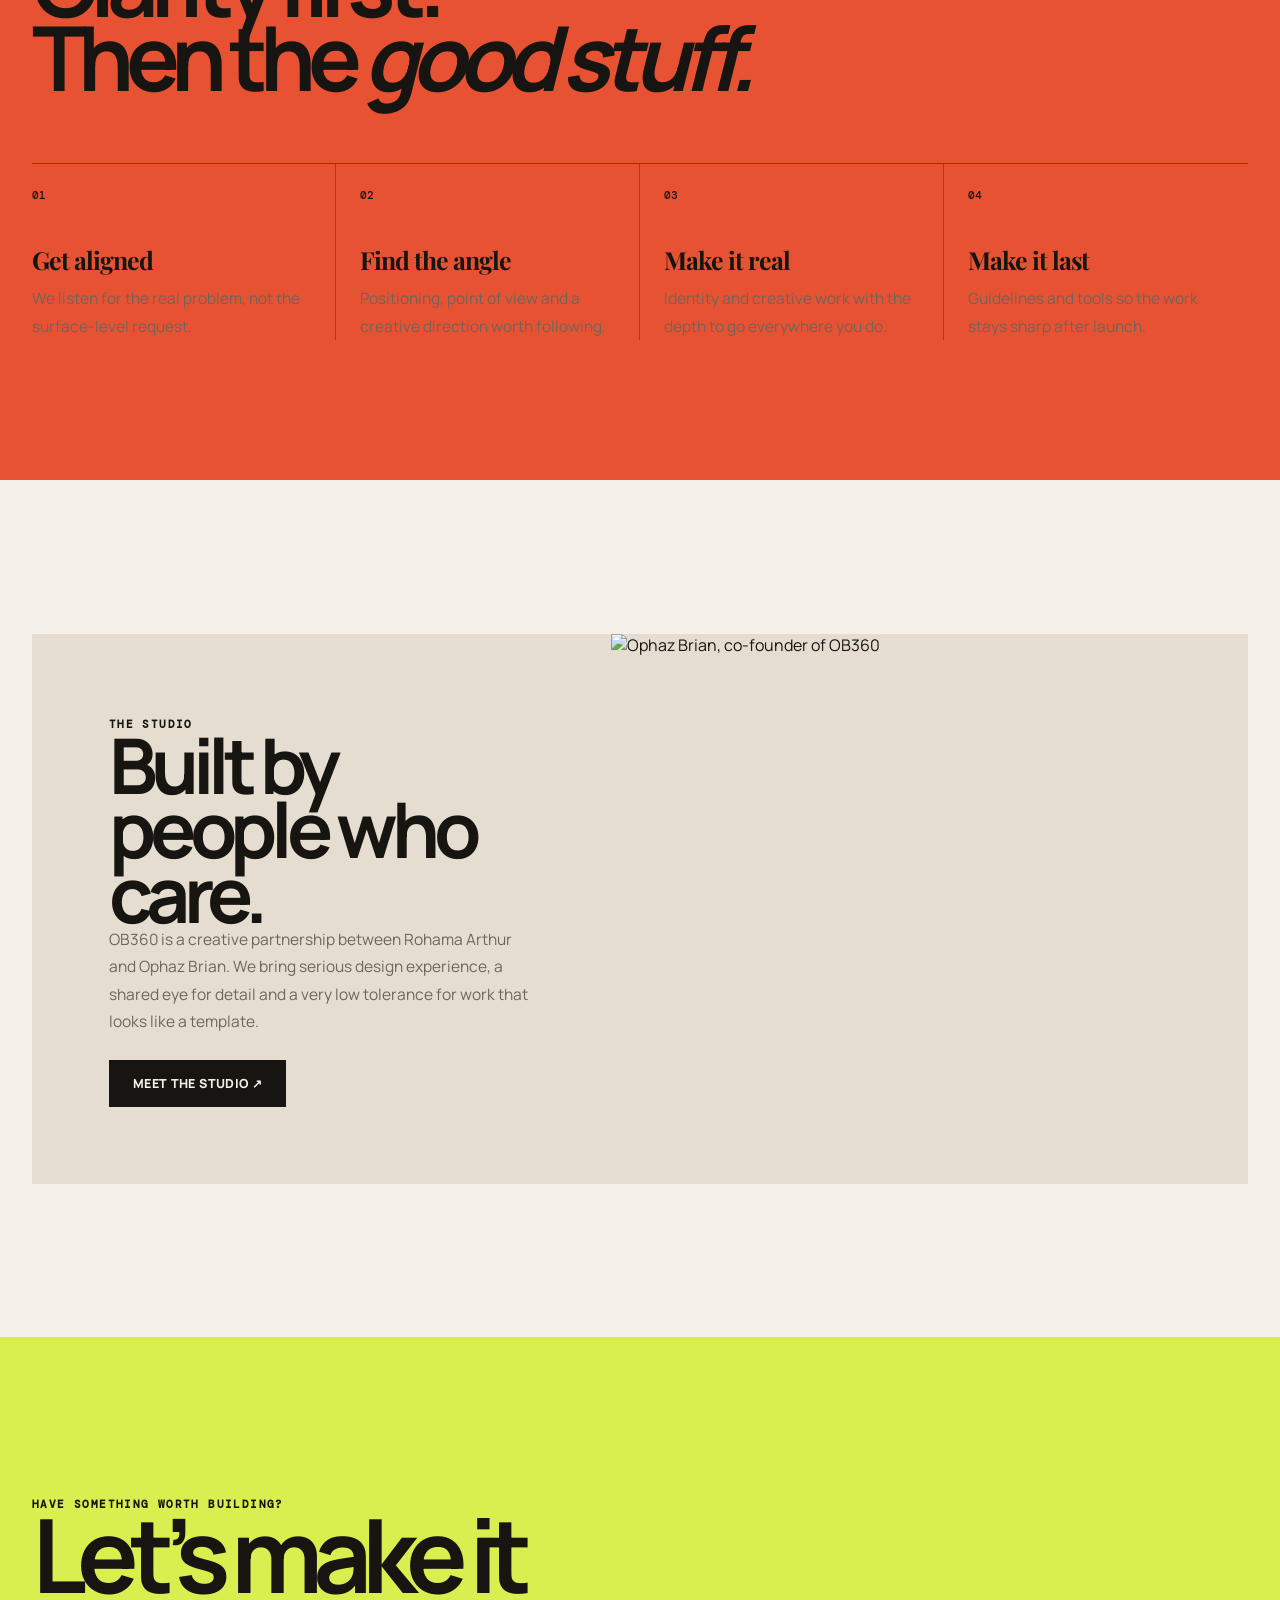
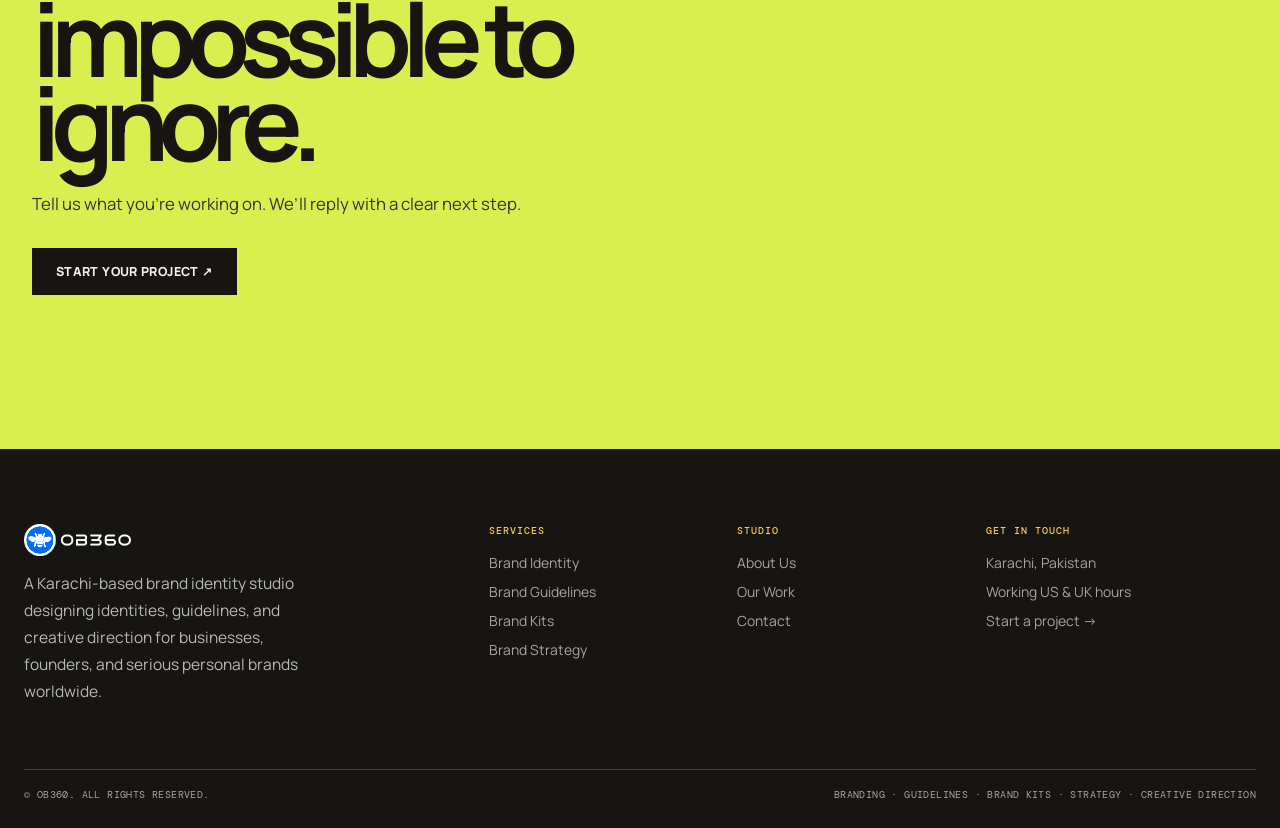
==== commit 5034c375: "Rebuild home around an editorial studio point of view" ====
--- a/index.html
+++ b/index.html
@@ -1,186 +1,24 @@
 <!doctype html>
-<html lang="en">
-<head>
-<meta charset="UTF-8">
-<meta name="viewport" content="width=device-width, initial-scale=1.0">
-<title>OB360 — Brand Identity & Creative Direction Studio</title>
-<meta name="description" content="OB360 designs brand identities, guidelines, and creative direction for business owners, founders, and serious personal brands who want to be remembered, not just seen.">
-<link rel="icon" href="/images/ob360-logo.png">
-<link rel="stylesheet" href="/css/styles.css">
-</head>
-<body>
-
-<div data-include="header"></div>
-
-<section class="hero hex-grid-bg" data-hero-layout>
-  <div class="wrap hero-inner">
-    <div>
-      <span class="eyebrow" data-content="home.eyebrow">Brand Identity Studio · Karachi → Worldwide</span>
-      <h1 data-home-headline>Branding is the <mark>gut feeling</mark> people get about you — before they read a word.</h1>
-      <p class="lead" data-content="home.lead">We design brand identities, guidelines, and creative direction for business owners, founders, and serious personal brands who want to be remembered, not just seen.</p>
-      <div class="hero-ctas">
-        <a href="/contact.html" class="btn btn-accent" data-content="home.primaryCta">Get a Brand Consultation →</a>
-        <a href="/work.html" class="btn btn-outline" data-content="home.secondaryCta">See Our Work</a>
-      </div>
-      <div class="hero-meta">
-        <div><strong>19+ yrs</strong>Combined design experience</div>
-        <div><strong>2023</strong>Studio founded</div>
-        <div><strong>Global</strong>Remote-first, any timezone</div>
-      </div>
-    </div>
-    <div class="hero-visual">
-      <div class="hex-cluster">
-        <div class="hex-cell fill-yellow" style="width:42%;height:42%;top:6%;left:8%;"></div>
-        <div class="hex-cell outline" style="width:30%;height:30%;top:4%;right:10%;"></div>
-        <div class="hex-cell fill-ink" style="width:34%;height:34%;bottom:8%;left:4%;"></div>
-        <div class="hex-cell outline" style="width:26%;height:26%;bottom:4%;right:6%;"></div>
-        <div class="hex-cell fill-yellow" style="width:22%;height:22%;top:38%;right:24%;"></div>
-      </div>
-      <img src="/images/ob360-logo.png" alt="OB360 bee mark" class="logo-float" data-content-src="brand.logo" data-content-alt="brand.logoAlt" style="width:30%;">
-    </div>
-  </div>
-</section>
-
-<section class="section-tight bg-soft">
-  <div class="wrap">
-    <div class="chip-row text-center" style="justify-content:center;">
-      <span class="chip">Business Owners</span>
-      <span class="chip">Founders &amp; Startups</span>
-      <span class="chip">Coaches &amp; Consultants</span>
-      <span class="chip">Solopreneurs</span>
-      <span class="chip">Influencers &amp; Creators</span>
-      <span class="chip">Personal Brands</span>
-    </div>
-  </div>
-</section>
-
-<section class="section">
-  <div class="wrap">
-    <div class="section-head">
-      <div>
-        <span class="eyebrow">Why branding</span>
-        <h2 style="margin-top:10px;">You're not competing for attention. You're competing for memory.</h2>
-      </div>
-    </div>
-    <p style="max-width:680px;margin-bottom:40px;font-size:17px;">People scroll past thousands of videos and graphics every single day. By evening, almost none of it is remembered. What sticks is whatever looked and felt the same everywhere it showed up — that's cohesiveness. And cohesiveness is what builds trust before anyone reads a single word about what you actually do.</p>
-    <div class="process-row">
-      <div class="process-step reveal">
-        <span class="num">01</span>
-        <h3>The Scroll</h3>
-        <p>Thousands of pieces of content pass in front of someone before lunch. Attention is the scarce resource — recognition is what survives it.</p>
-      </div>
-      <div class="process-step reveal">
-        <span class="num">02</span>
-        <h3>The Memory</h3>
-        <p>A brain remembers patterns, not paragraphs. Same colors, same type, same tone everywhere you show up — that repetition is what gets stored.</p>
-      </div>
-      <div class="process-step reveal">
-        <span class="num">03</span>
-        <h3>The Gut Feeling</h3>
-        <p>Before anyone reads what you do, they feel something about you. That feeling is your brand. We design the version that earns trust.</p>
-      </div>
-      <div class="process-step reveal">
-        <span class="num">360°</span>
-        <h3>Every Angle</h3>
-        <p>Thumbnails, offers, merch, decks, video — one system that holds up no matter where your audience meets you first.</p>
-      </div>
-    </div>
-  </div>
-</section>
-
-<section class="section bg-soft">
-  <div class="wrap">
-    <div class="section-head">
-      <div>
-        <span class="eyebrow">What we do</span>
-        <h2 style="margin-top:10px;">Brand work, done properly.</h2>
-      </div>
-      <a href="/services.html" class="btn btn-outline btn-sm">All services →</a>
-    </div>
-    <div data-services-grid></div>
-  </div>
-</section>
-
-<section class="section">
-  <div class="wrap">
-    <div class="section-head">
-      <div>
-        <span class="eyebrow">Selected work</span>
-        <h2 style="margin-top:10px;">From the studio</h2>
-      </div>
-      <a href="/work.html" class="btn btn-outline btn-sm">View full portfolio →</a>
-    </div>
-    <div data-portfolio-grid></div>
-  </div>
-</section>
-
-<section class="section bg-ink">
-  <div class="wrap">
-    <div class="section-head">
-      <div>
-        <span class="eyebrow">How we work</span>
-        <h2 style="margin-top:10px;">From brief to delivery.</h2>
-      </div>
-    </div>
-    <div class="process-row">
-      <div class="process-step reveal">
-        <span class="num">01</span>
-        <h3>Brief</h3>
-        <p>Tell us your brand, your audience, and what's not landing yet. We scope it and quote it — no fixed packages.</p>
-      </div>
-      <div class="process-step reveal">
-        <span class="num">02</span>
-        <h3>Strategy</h3>
-        <p>We define the thinking before the visuals — positioning, tone, and direction.</p>
-      </div>
-      <div class="process-step reveal">
-        <span class="num">03</span>
-        <h3>Design</h3>
-        <p>Identity, guidelines, and kit — built as one cohesive system, not separate pieces.</p>
-      </div>
-      <div class="process-step reveal">
-        <span class="num">04</span>
-        <h3>Deliver</h3>
-        <p>Final files and a guide your team — or future hires — can actually follow.</p>
-      </div>
-    </div>
-  </div>
-</section>
-
-<section class="section">
-  <div class="wrap split">
-    <div>
-      <span class="eyebrow">Why OB360</span>
-      <h2 style="margin-top:10px;">Built by designers who've done this at a high level.</h2>
-      <p style="margin-top:16px;">OB360 was founded by Rohama Arthur and Ophaz Brian, who bring 19+ years of combined brand design experience to every project — work featured with names like ADFW, Etisalat, and FM91. We work with companies and with individuals serious enough about their brand to treat it like one.</p>
-      <a href="/about.html" class="btn btn-primary" style="margin-top:24px;">Meet the studio →</a>
-    </div>
-    <div class="hex-cluster" style="aspect-ratio:1/1;">
-      <div class="hex-cell fill-yellow" style="width:48%;height:48%;top:10%;left:10%;"></div>
-      <div class="hex-cell outline" style="width:32%;height:32%;bottom:6%;right:8%;"></div>
-      <div class="hex-cell fill-ink" style="width:24%;height:24%;top:8%;right:14%;"></div>
-    </div>
-  </div>
-</section>
-
-<section class="section bg-yellow text-center">
-  <div class="wrap">
-    <h2 style="max-width:640px;margin:0 auto;">Got a brand that needs to feel like one thing?</h2>
-    <p style="color:var(--ink);max-width:480px;margin:14px auto 24px;">Tell us where it's falling apart. We'll quote it within 1 business day.</p>
-    <a href="/contact.html" class="btn btn-primary">Start Your Project →</a>
-  </div>
-</section>
-
-<div data-include="footer"></div>
-
-<script src="/js/site-settings.js"></script>
-<script src="/js/main.js"></script>
-<script src="/js/content.js"></script>
-<script>
-  document.addEventListener('DOMContentLoaded', () => {
-    OB360Content.renderServices('[data-services-grid]', { limit: 6 });
-    OB360Content.renderPortfolio('[data-portfolio-grid]', { limit: 6 });
-  });
-</script>
-</body>
-</html>
+<html lang="en"><head>
+<meta charset="UTF-8"><meta name="viewport" content="width=device-width, initial-scale=1.0">
+<title>OB360 — Brands with a point of view</title>
+<meta name="description" content="OB360 is a designer-led brand studio building distinctive identities, campaigns and creative systems from Karachi to everywhere.">
+<link rel="icon" href="/images/ob360-logo.png"><link rel="stylesheet" href="/css/styles.css">
+<style>
+  .rehome{--r-ink:#141414;--r-cream:#f5f1ea;--r-accent:#e75232;--r-lime:#d8ef4f;background:var(--r-cream);overflow:hidden}.rehome .wrap{width:min(1380px,calc(100% - 64px))}.r-hero{background:var(--r-ink);color:#fff;min-height:calc(100svh - 82px);position:relative;display:flex;align-items:stretch;overflow:hidden}.r-hero .wrap{display:grid;grid-template-columns:1.05fr .95fr;min-height:inherit;position:relative}.r-hero-copy{padding:clamp(56px,8vw,118px) 0 50px;position:relative;z-index:2;display:flex;flex-direction:column}.r-kicker,.r-label{font:700 .67rem/1 var(--mono);letter-spacing:.13em;text-transform:uppercase}.r-kicker{color:var(--r-lime)}.r-hero h1{color:#fff;font-family:var(--body);font-size:clamp(3.6rem,7.5vw,8.5rem);line-height:.87;letter-spacing:-.085em;max-width:900px;margin:42px 0 28px}.r-hero h1 em{font-family:var(--display);font-weight:600;color:var(--r-lime)}.r-hero p{color:#d2d0ca;max-width:540px;font-size:1.05rem;line-height:1.65}.r-hero-actions{display:flex;gap:12px;flex-wrap:wrap;margin-top:35px}.r-hero .btn{border-color:#fff}.r-hero .btn-accent{background:var(--r-lime);color:var(--r-ink);border-color:var(--r-lime)}.r-hero-art{position:relative;min-height:610px;overflow:hidden;border-left:1px solid rgba(255,255,255,.16);background:var(--r-accent)}.r-hero-art:after{content:"OB360";position:absolute;left:-.08em;bottom:-.15em;font:800 clamp(5rem,15vw,16rem)/.75 var(--body);letter-spacing:-.12em;color:rgba(20,20,20,.14)}.r-hero-art img{width:100%;height:100%;object-fit:cover;object-position:center top;mix-blend-mode:multiply;filter:contrast(1.05) saturate(.9);position:absolute;inset:0}.r-stamp{position:absolute;z-index:2;right:34px;top:32px;width:112px;aspect-ratio:1;border-radius:50%;background:var(--r-lime);color:var(--r-ink);display:grid;place-items:center;text-align:center;font:800 .67rem/1.15 var(--mono);text-transform:uppercase;letter-spacing:.04em;transform:rotate(10deg)}.r-marquee{border-bottom:1px solid var(--r-ink);padding:14px 0;background:var(--r-lime);white-space:nowrap;overflow:hidden;font:800 1rem/1 var(--mono);letter-spacing:.06em;text-transform:uppercase}.r-marquee span{display:inline-block;animation:r-scroll 24s linear infinite}@keyframes r-scroll{to{transform:translateX(-25%)}}.r-intro{padding:clamp(78px,13vw,180px) 0;display:grid;grid-template-columns:.48fr 1fr;gap:clamp(30px,10vw,170px)}.r-intro h2{font-family:var(--body);font-size:clamp(2.6rem,5.5vw,6.4rem);line-height:.9;letter-spacing:-.08em}.r-intro h2 em{font-family:var(--display);font-weight:600;color:var(--r-accent)}.r-intro-copy{max-width:650px;font-size:clamp(1.17rem,2vw,1.65rem);line-height:1.55;color:#42413d}.r-intro-copy p+p{font-size:.94rem;margin-top:24px;max-width:500px}.r-proofs{display:grid;grid-template-columns:repeat(3,1fr);border-top:1px solid var(--r-ink);border-left:1px solid var(--r-ink);margin-top:72px}.r-proof{padding:26px;border-right:1px solid var(--r-ink);border-bottom:1px solid var(--r-ink);min-height:170px}.r-proof b{display:block;font-family:var(--body);font-size:clamp(1.9rem,3.8vw,4rem);letter-spacing:-.08em;line-height:1;margin-bottom:12px}.r-proof span{font:600 .7rem/1.45 var(--mono);text-transform:uppercase;letter-spacing:.04em}.r-work{background:#131313;color:#fff;padding:clamp(74px,10vw,138px) 0}.r-work .section-head{margin-bottom:40px}.r-work h2,.r-services h2{font-family:var(--body);letter-spacing:-.075em}.r-work h2{color:#fff}.r-work .eyebrow{color:var(--r-lime)}.r-work .eyebrow:before{background:var(--r-lime)}.r-work .btn{color:#fff;border-color:#fff}.r-work .grid-portfolio{gap:2px}.r-work .port-card{min-height:430px}.r-work .port-card:nth-child(1),.r-work .port-card:nth-child(5){grid-column:span 6}.r-work .port-card:nth-child(2),.r-work .port-card:nth-child(3),.r-work .port-card:nth-child(4),.r-work .port-card:nth-child(6){grid-column:span 3}.r-services{padding:clamp(74px,11vw,150px) 0}.r-services-top{display:grid;grid-template-columns:1fr .8fr;gap:60px;align-items:end;margin-bottom:48px}.r-services-top h2{font-size:clamp(3rem,6vw,7rem);line-height:.85}.r-services-top p{font-size:1.05rem}.r-services .grid-services{border-color:var(--r-ink)}.r-services .service-card{background:transparent;min-height:390px}.r-process{background:var(--r-accent);padding:clamp(74px,11vw,150px) 0}.r-process h2{font-family:var(--body);font-size:clamp(3.2rem,7vw,8rem);line-height:.82;letter-spacing:-.09em;max-width:900px}.r-process .process-row{margin-top:70px;border-color:rgba(20,20,20,.45)}.r-process .process-step{border-color:rgba(20,20,20,.32)}.r-process .process-step .num{color:var(--r-ink)}.r-founders{padding:clamp(78px,12vw,165px) 0;background:var(--r-cream)}.r-founder-card{display:grid;grid-template-columns:1fr 1.1fr;min-height:520px;background:#e5ddcf}.r-founder-card .r-founder-copy{padding:clamp(34px,6vw,85px);display:flex;flex-direction:column;justify-content:space-between}.r-founder-copy h2{font-family:var(--body);font-size:clamp(3rem,6vw,7rem);line-height:.84;letter-spacing:-.08em}.r-founder-card img{width:100%;height:100%;object-fit:cover;object-position:center 28%}.r-final{background:var(--r-lime);padding:clamp(84px,12vw,170px) 0}.r-final h2{font-family:var(--body);font-size:clamp(3.5rem,8vw,9rem);line-height:.82;letter-spacing:-.095em;max-width:1120px}.r-final p{color:#333;margin:24px 0 30px;font-size:1.05rem}@media(max-width:860px){.rehome .wrap{width:min(100% - 36px,1380px)}.r-hero .wrap,.r-intro,.r-services-top,.r-founder-card{grid-template-columns:1fr}.r-hero-art{min-height:440px;border-left:0;border-top:1px solid rgba(255,255,255,.16)}.r-hero-copy{padding-bottom:65px}.r-proofs{grid-template-columns:1fr}.r-work .port-card,.r-work .port-card:nth-child(n){grid-column:span 6;min-height:300px}.r-founders{padding-bottom:0}}@media(max-width:560px){.r-hero h1{font-size:3.6rem}.r-work .port-card,.r-work .port-card:nth-child(n){grid-column:span 12}.r-founder-card img{min-height:400px}.r-proof{min-height:auto}.r-stamp{width:86px;right:16px;top:16px;font-size:.55rem}}
+</style></head>
+<body><div data-include="header"></div>
+<main class="rehome">
+<section class="r-hero"><div class="wrap"><div class="r-hero-copy"><span class="r-kicker">Independent brand studio · Karachi → Worldwide</span><h1>Not just a logo.<br>A <em>perspective</em> people recognize.</h1><p>OB360 builds brand worlds for people and businesses who are done looking like everyone else. Strategy, identity and campaigns designed to make an impression that stays.</p><div class="r-hero-actions"><a href="/contact.html" class="btn btn-accent">Start a conversation ↗</a><a href="/work.html" class="btn btn-outline">See the work</a></div></div><div class="r-hero-art"><span class="r-stamp">Designer led<br>Since 2023</span><img src="https://ophaz.com/assets/ophaz-ob360-cutout.png" alt="Ophaz Brian, OB360 co-founder"></div></div></section>
+<div class="r-marquee" aria-hidden="true"><span>Brand identity&nbsp; ✦ &nbsp;Creative direction&nbsp; ✦ &nbsp;Campaigns&nbsp; ✦ &nbsp;Packaging&nbsp; ✦ &nbsp;Brand identity&nbsp; ✦ &nbsp;Creative direction&nbsp; ✦ &nbsp;Campaigns&nbsp; ✦ &nbsp;Packaging&nbsp; ✦ &nbsp;</span></div>
+<section class="r-intro wrap"><div><span class="r-label">01 / Why OB360</span></div><div><h2>Good design gets attention.<br><em>Perspective</em> earns trust.</h2><div class="r-intro-copy" style="margin-top:34px"><p>We don’t make brands that simply look polished. We make brands with a clear point of view—systems that feel distinct on a screen, on a shelf, in a pitch and in someone’s memory.</p><p>Built by Rohama Arthur and Ophaz Brian: two designers who care about the strategy under the visual, the tiny detail inside the detail, and whether it actually works when it leaves the moodboard.</p></div></div>
+<div class="r-proofs" style="grid-column:1/-1"><div class="r-proof"><b>19+</b><span>Years of combined<br>design experience</span></div><div class="r-proof"><b>360°</b><span>Built to work across<br>every touchpoint</span></div><div class="r-proof"><b>Global</b><span>Karachi-based<br>and remote-first</span></div></div></section>
+<section class="r-work"><div class="wrap"><div class="section-head"><div><span class="eyebrow">Selected projects</span><h2>Work with<br>something to say.</h2></div><a class="btn btn-outline btn-sm" href="/work.html">View all projects ↗</a></div><div data-portfolio-grid></div></div></section>
+<section class="r-services"><div class="wrap"><div class="r-services-top"><h2>One partner.<br>Every angle.</h2><p>Come with a business that needs a name, a product that needs presence, or a feeling that your current identity isn’t doing its job. We’ll find the right way in.</p></div><div data-services-grid></div></div></section>
+<section class="r-process"><div class="wrap"><span class="r-label">How we work</span><h2>Clarity first.<br>Then the <em>good stuff.</em></h2><div class="process-row"><div class="process-step"><span class="num">01</span><h3>Get aligned</h3><p>We listen for the real problem, not the surface-level request.</p></div><div class="process-step"><span class="num">02</span><h3>Find the angle</h3><p>Positioning, point of view and a creative direction worth following.</p></div><div class="process-step"><span class="num">03</span><h3>Make it real</h3><p>Identity and creative work with the depth to go everywhere you do.</p></div><div class="process-step"><span class="num">04</span><h3>Make it last</h3><p>Guidelines and tools so the work stays sharp after launch.</p></div></div></div></section>
+<section class="r-founders"><div class="wrap"><div class="r-founder-card"><div class="r-founder-copy"><div><span class="r-label">The studio</span><h2>Built by<br>people who<br>care.</h2></div><div><p style="max-width:440px">OB360 is a creative partnership between Rohama Arthur and Ophaz Brian. We bring serious design experience, a shared eye for detail and a very low tolerance for work that looks like a template.</p><a class="btn btn-primary" style="margin-top:25px" href="/about.html">Meet the studio ↗</a></div></div><img src="https://ophaz.com/assets/ophaz-ob360-cutout.png" alt="Ophaz Brian, co-founder of OB360"></div></div></section>
+<section class="r-final"><div class="wrap"><span class="r-label">Have something worth building?</span><h2>Let’s make it<br>impossible to<br>ignore.</h2><p>Tell us what you’re working on. We’ll reply with a clear next step.</p><a class="btn btn-primary" href="/contact.html">Start your project ↗</a></div></section>
+</main><div data-include="footer"></div>
+<script src="/js/site-settings.js"></script><script src="/js/main.js"></script><script src="/js/content.js"></script>
+<script>document.addEventListener("DOMContentLoaded",()=>{OB360Content.renderServices("[data-services-grid]",{limit:6});OB360Content.renderPortfolio("[data-portfolio-grid]",{limit:6});});</script>
+</body></html>
